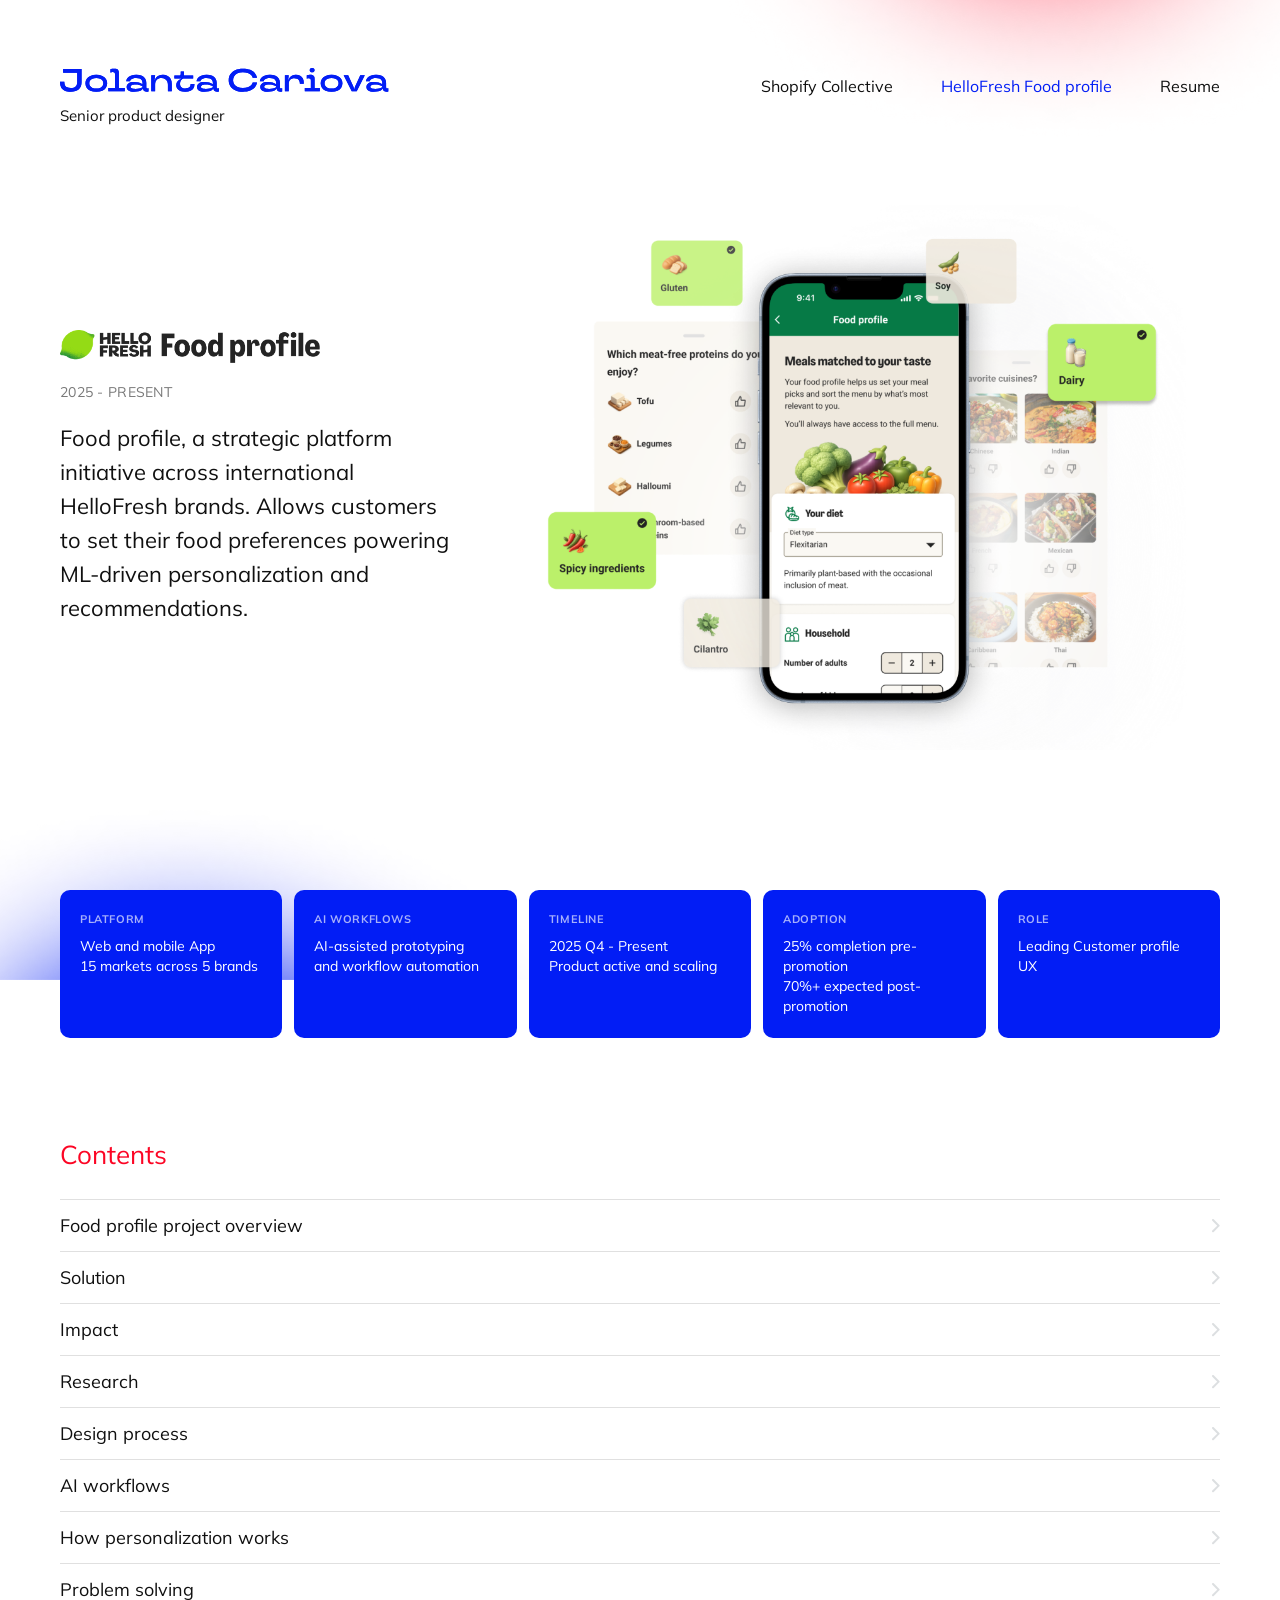
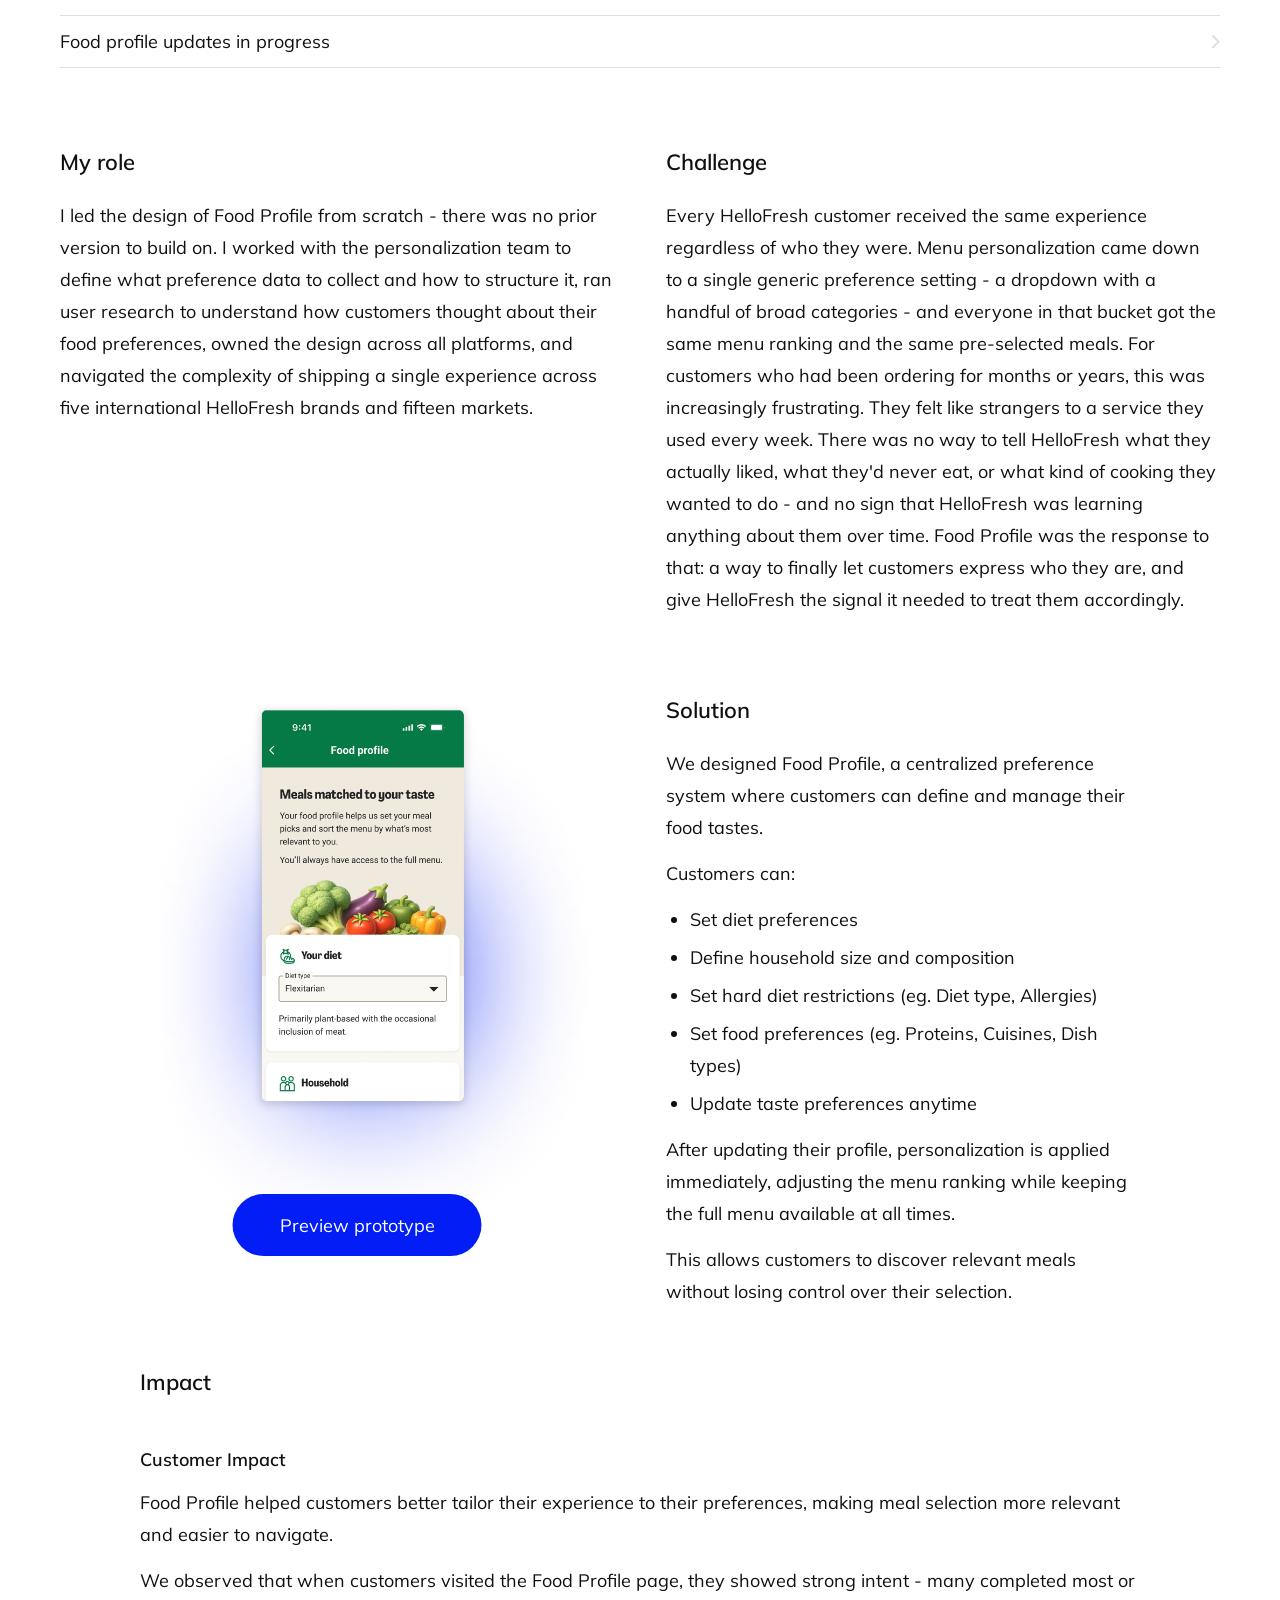
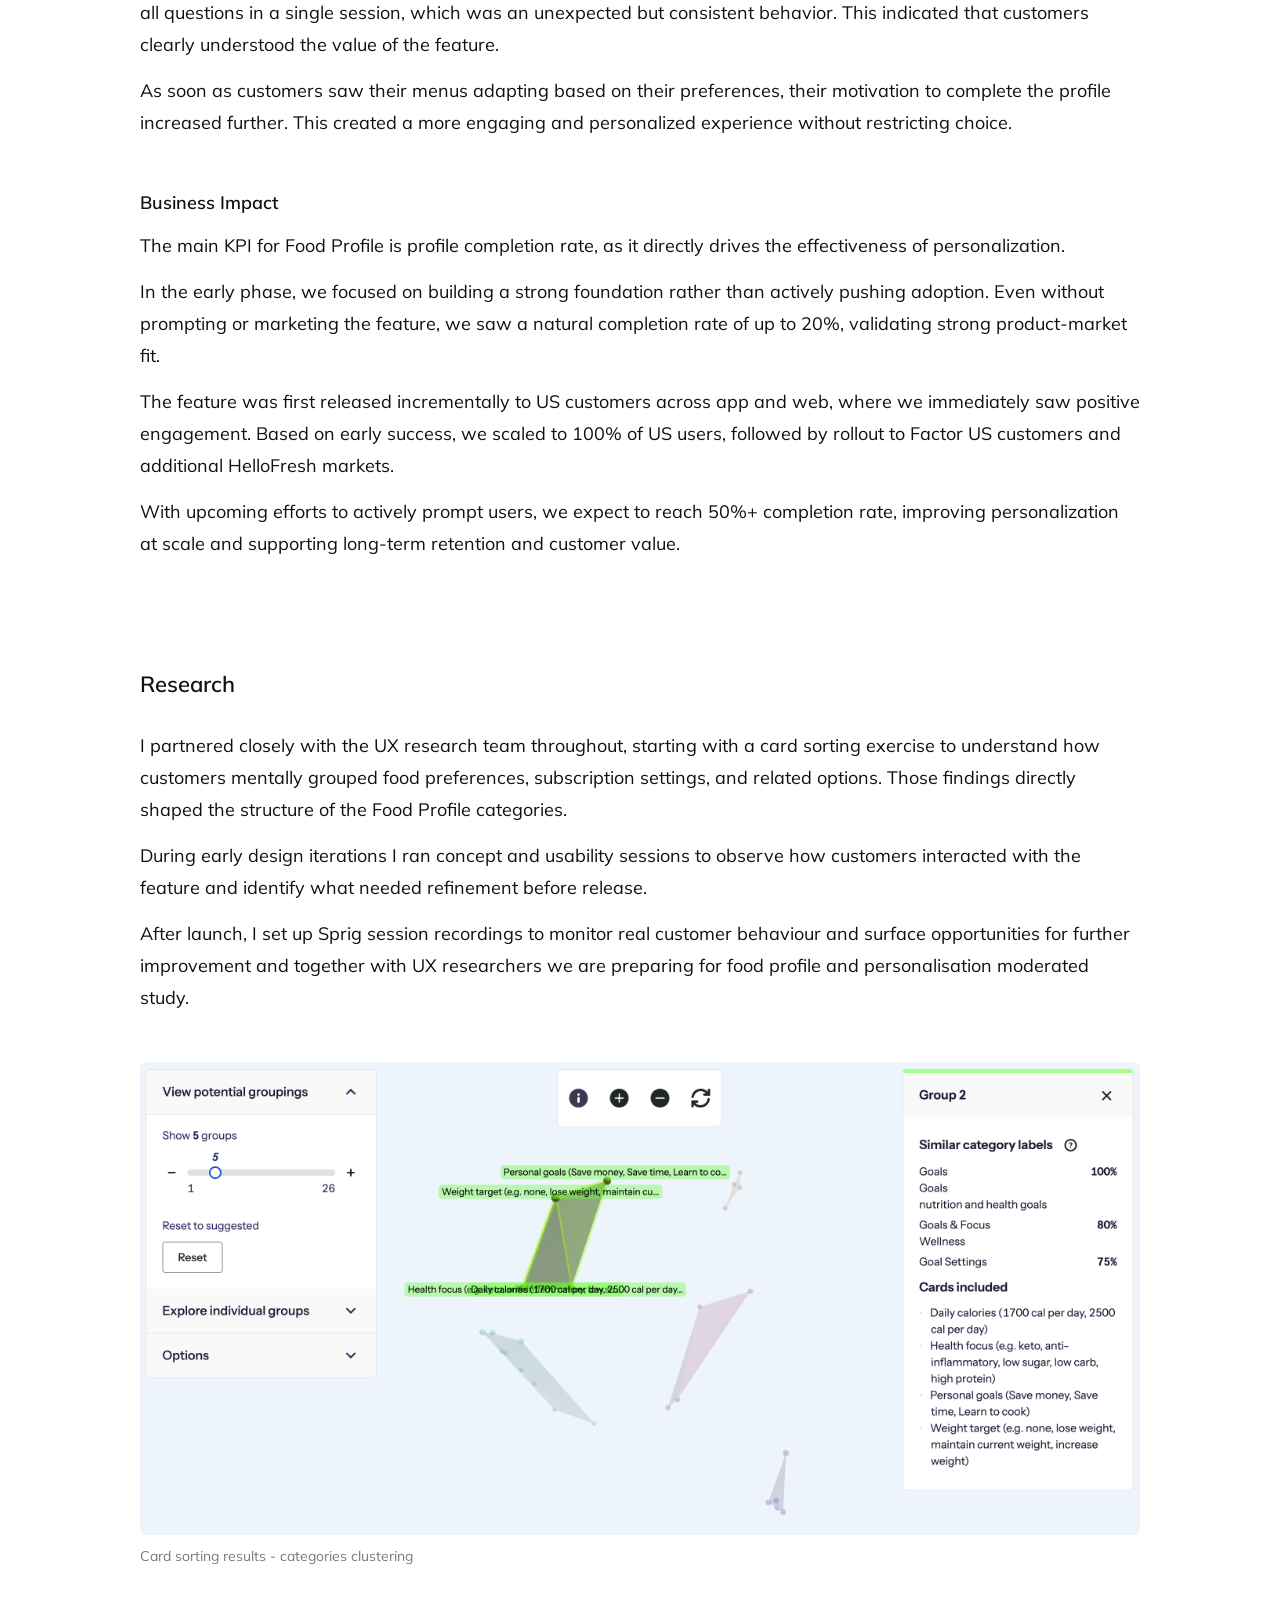
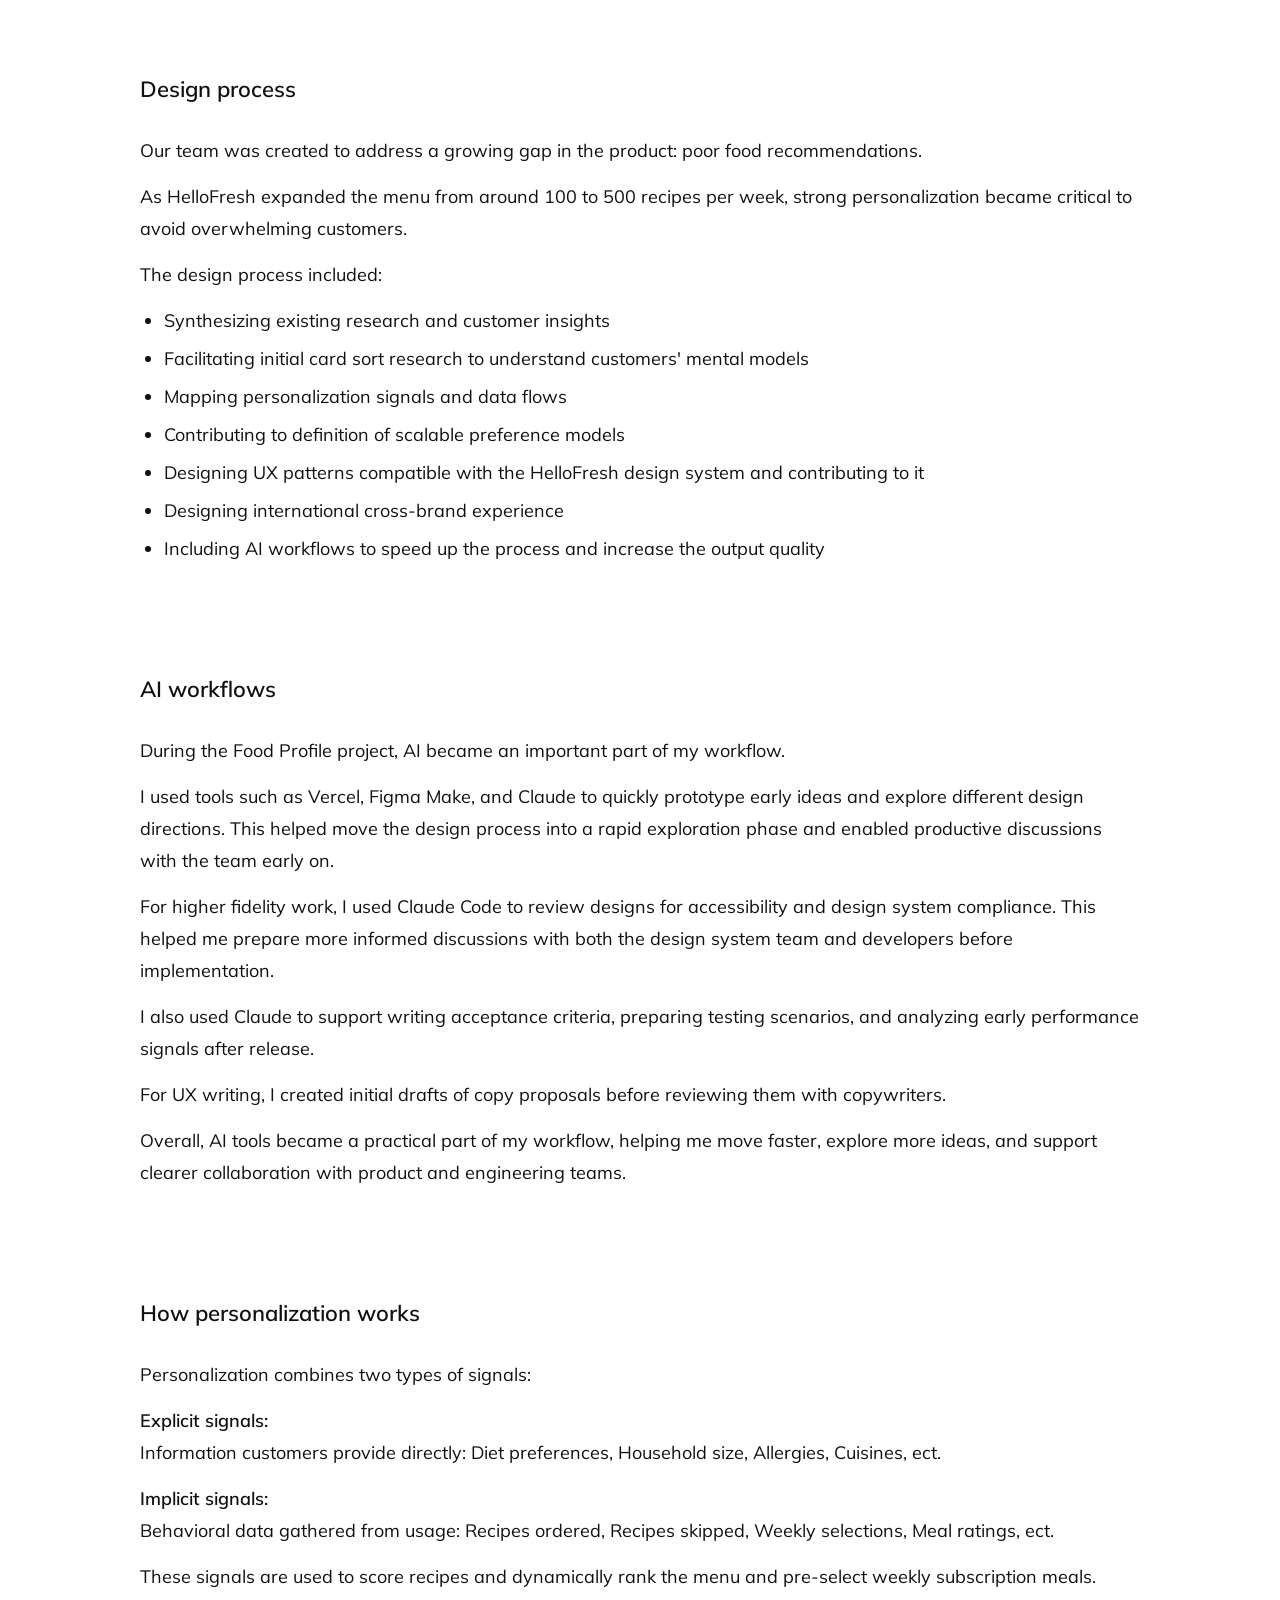
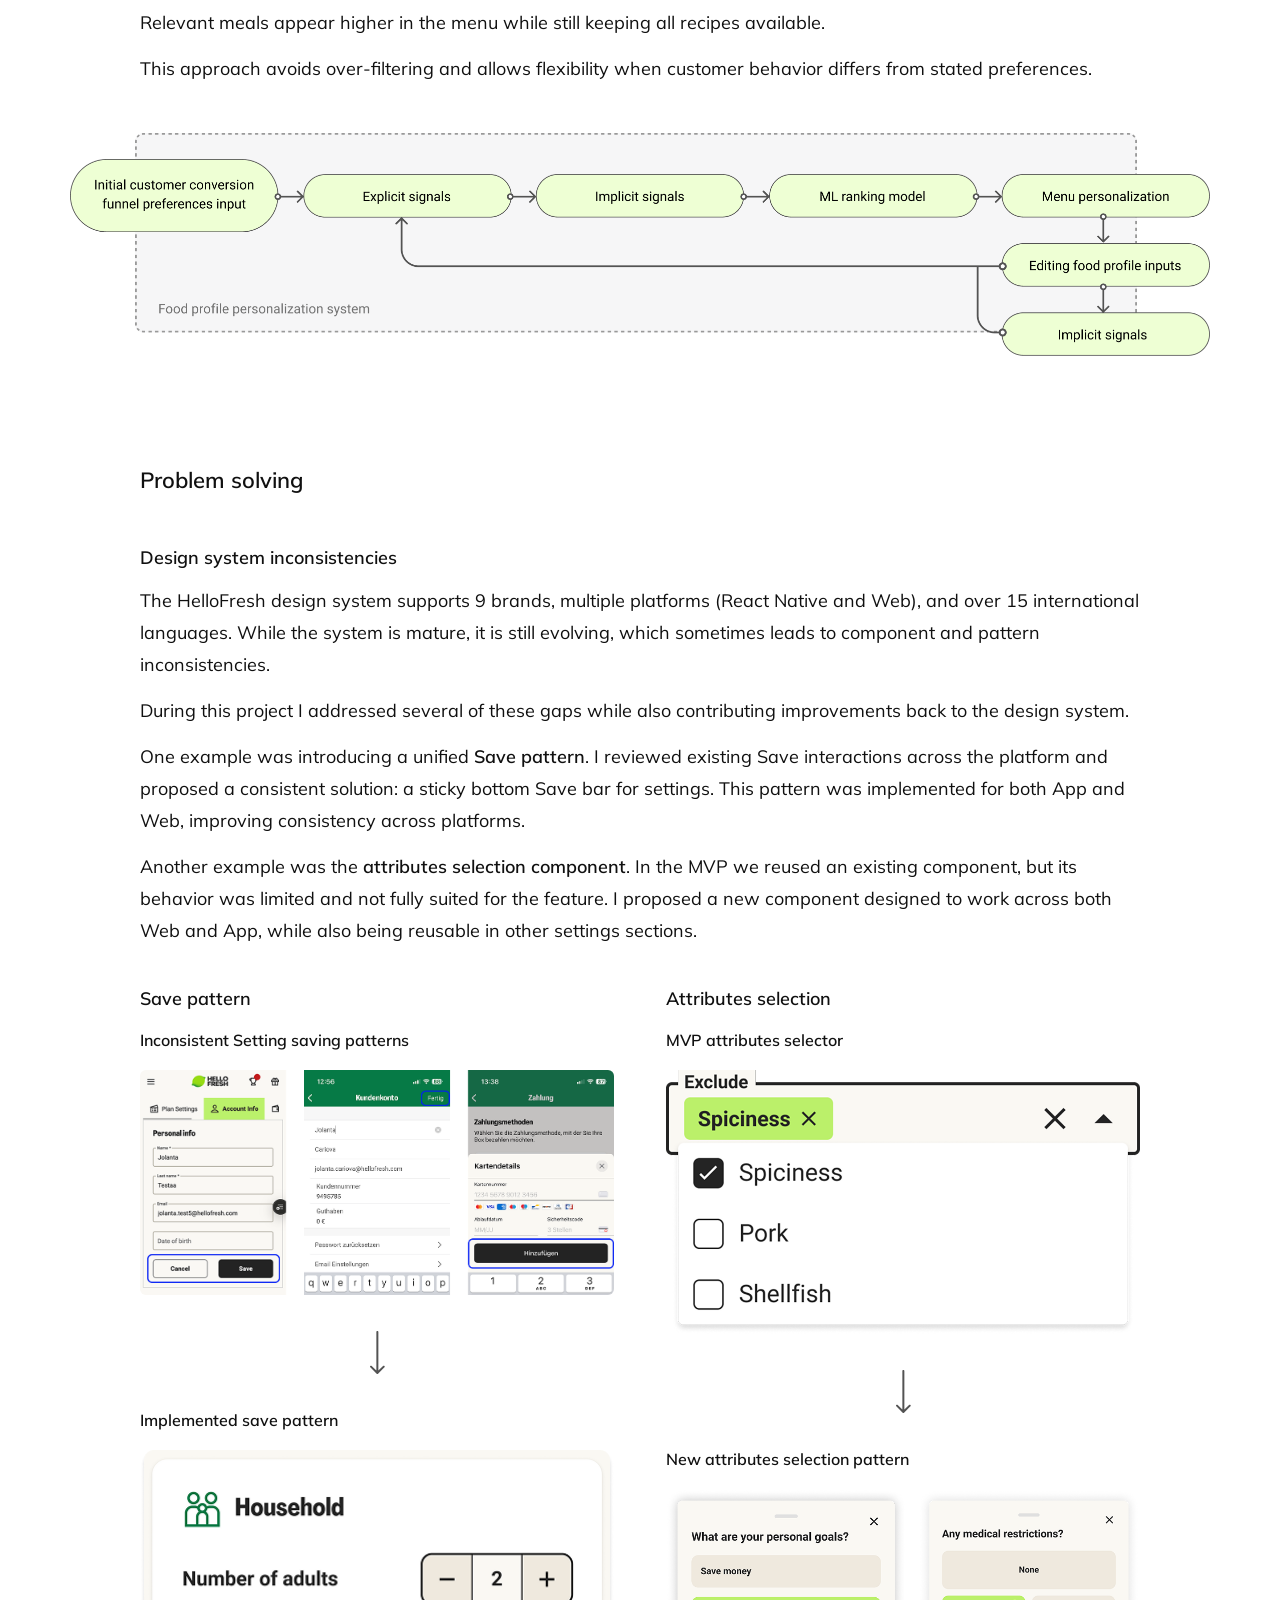
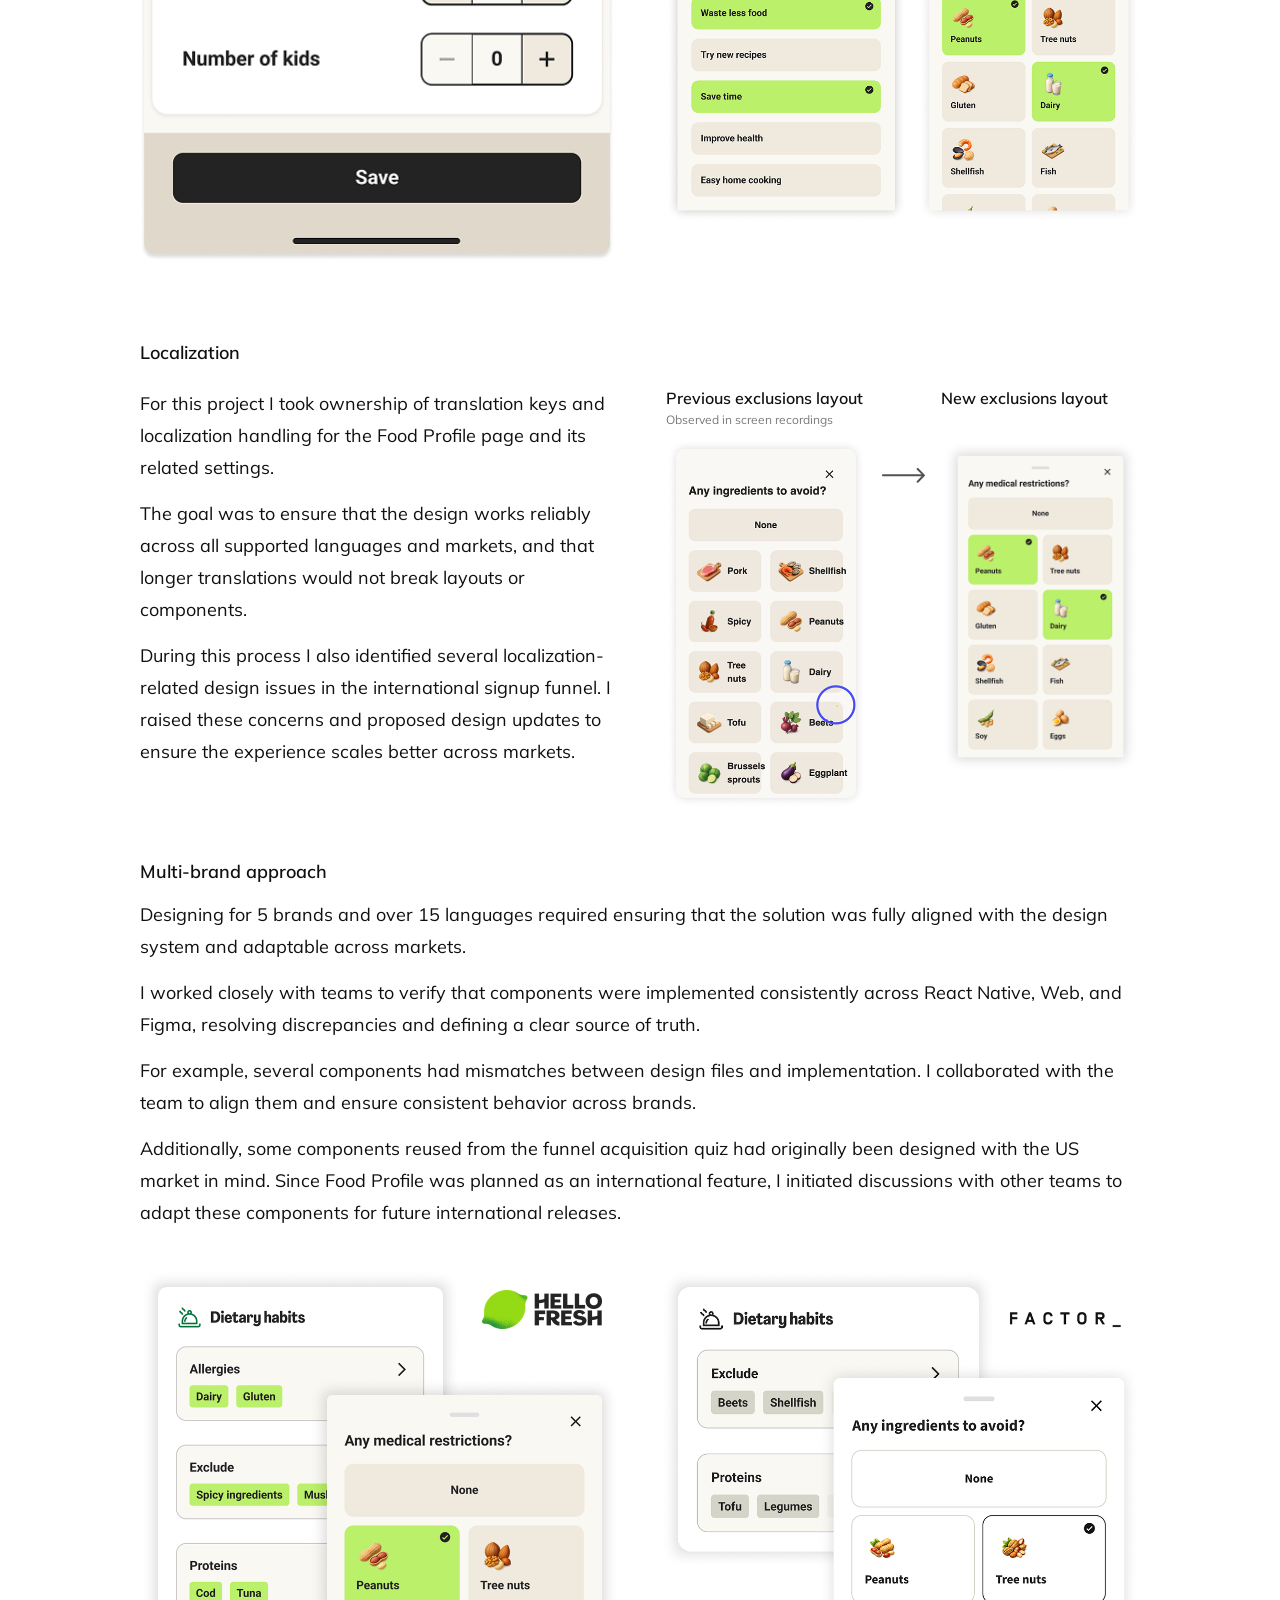
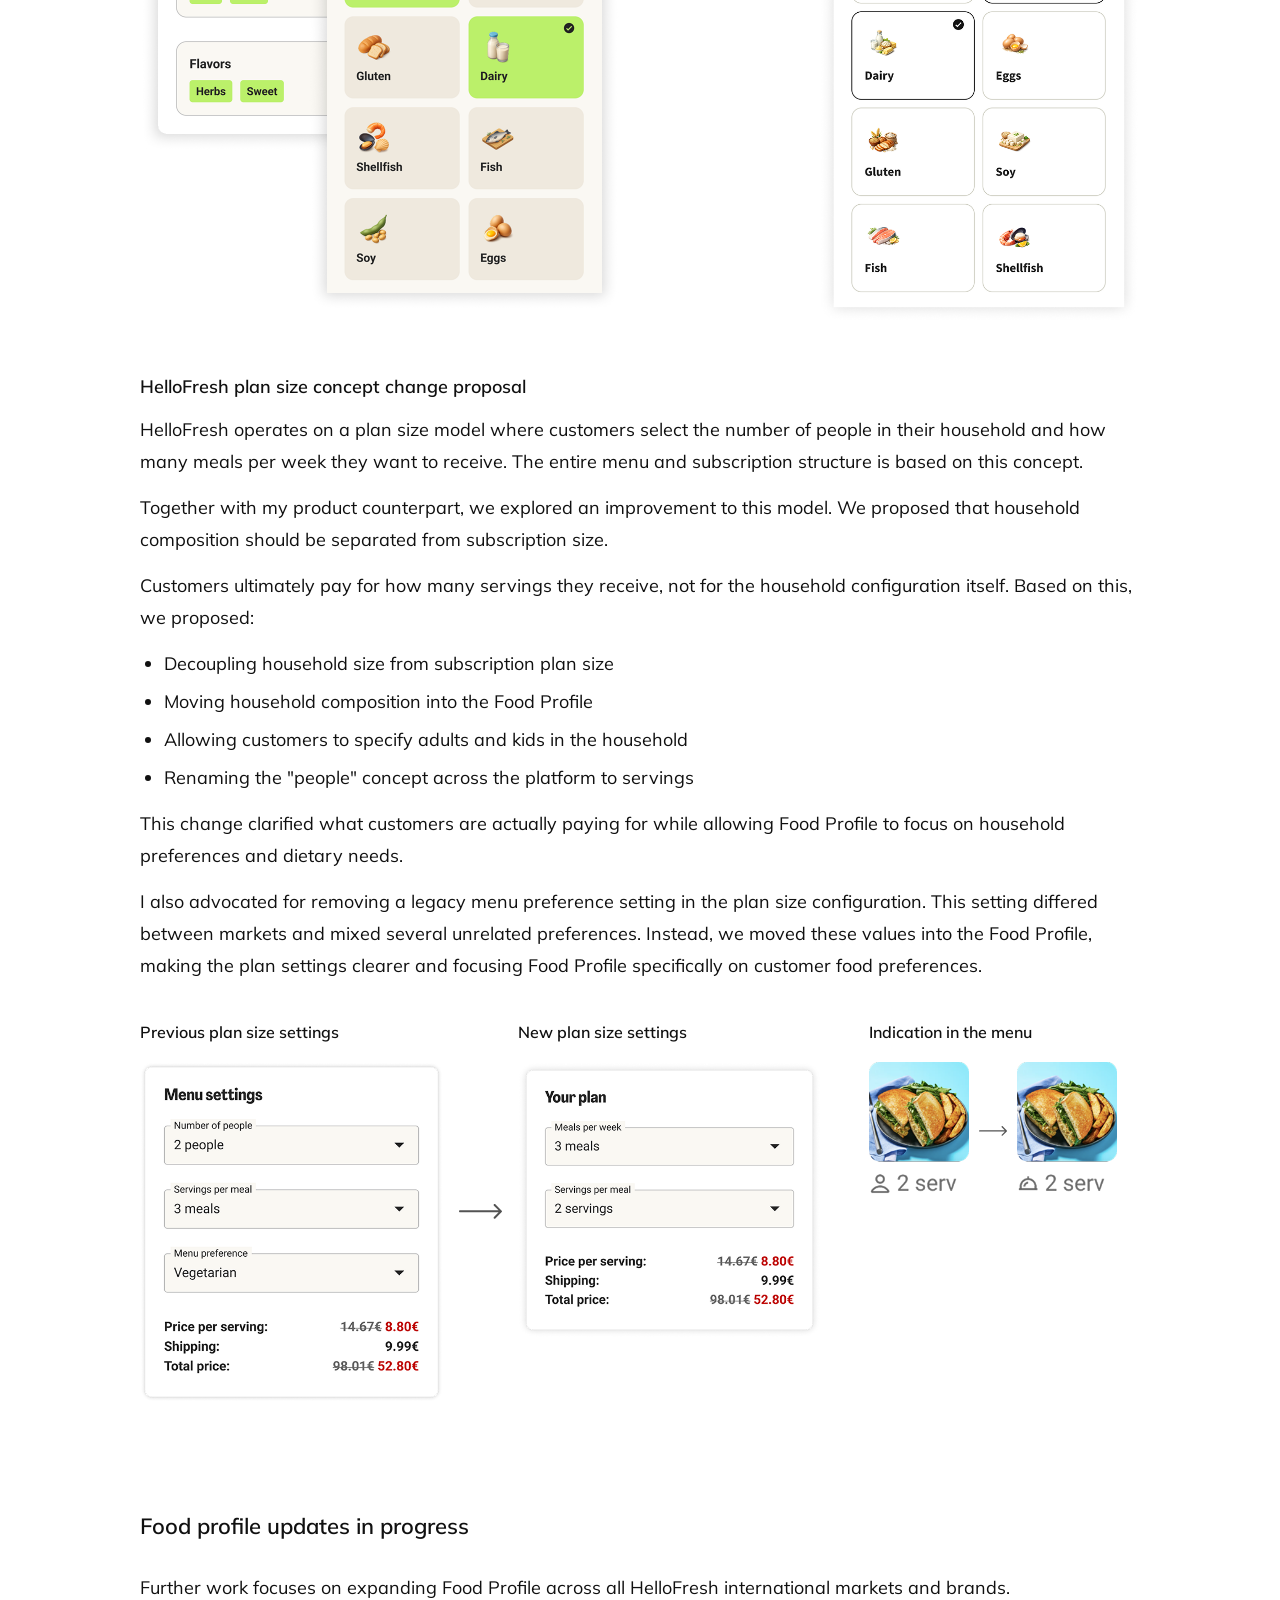
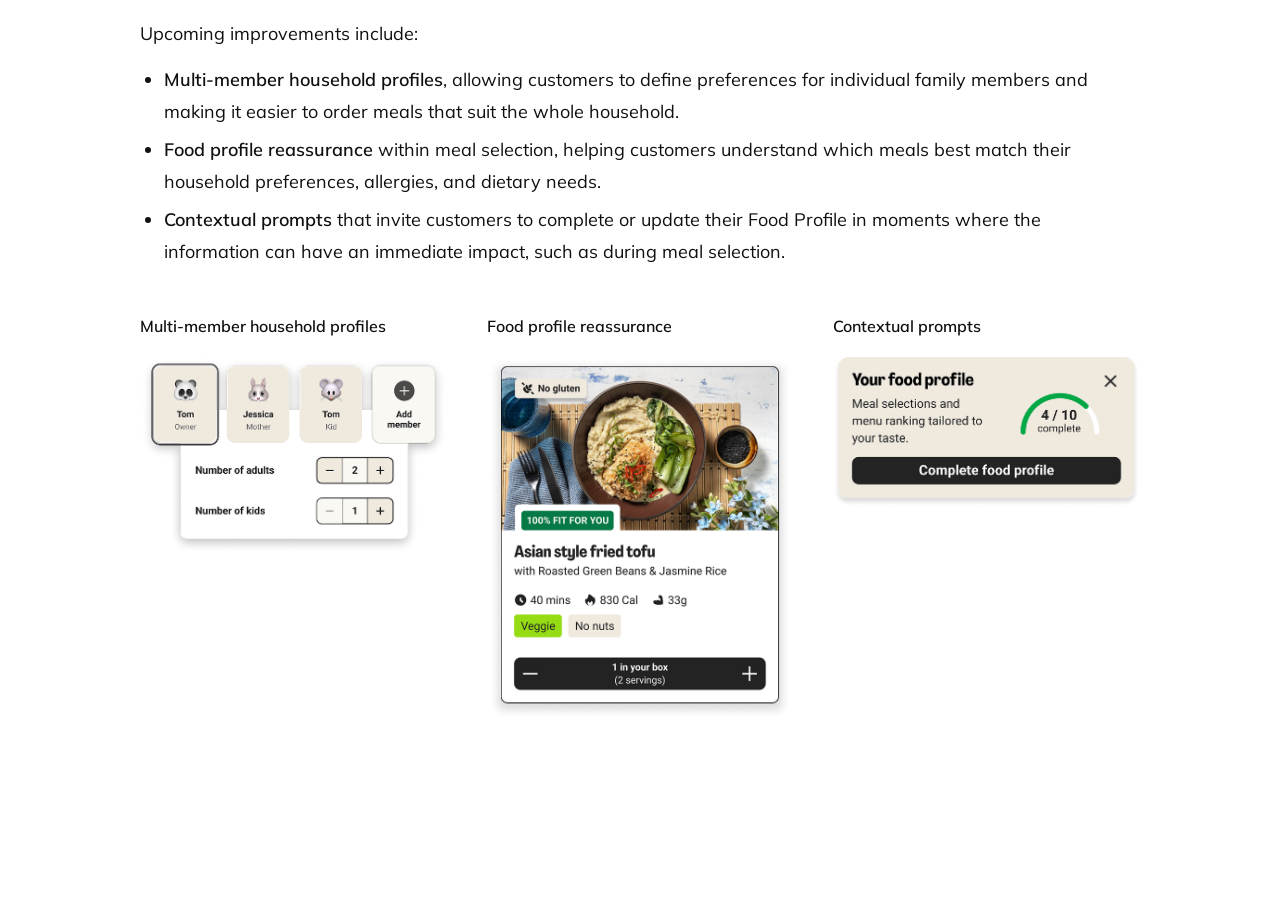
==== food-profile.html @ 0da8dfa2 "initial upload initial upload" ====
<!DOCTYPE html>
<html lang="en">
<head>
  <meta charset="UTF-8" />
  <meta name="viewport" content="width=device-width, initial-scale=1.0" />
  <title>HelloFresh Food Profile  -  Jolanta Cariova</title>
  <link rel="preconnect" href="https://fonts.googleapis.com" />
  <link rel="preconnect" href="https://fonts.gstatic.com" crossorigin />
  <link href="https://fonts.googleapis.com/css2?family=Mulish:wght@400;600;700&display=swap" rel="stylesheet" />
  <link rel="stylesheet" href="style.css" />
  <style>
    .nav-dropdown { position: relative; }
    .nav-dropdown-menu {
      display: none;
      position: absolute;
      top: 100%;
      left: 0;
      z-index: 200;
      padding-top: 8px;
    }
    .nav-dropdown:hover .nav-dropdown-menu { display: block; }
    .nav-dropdown-menu a {
      display: block;
      padding: 5px 0;
      font-size: 14px;
      font-weight: 600;
      color: var(--dark);
      text-decoration: none;
      white-space: nowrap;
    }
    .nav-dropdown-menu a:hover { color: var(--blue); }
  </style>
</head>
<body>

  <div class="blob blob-top" aria-hidden="true"><img src="red-gradient.png" alt="" /></div>
  <div class="blob blob-bottom" aria-hidden="true"><img src="blue-gradient.png" alt="" /></div>

  <div class="page">

    <!-- Nav -->
    <header class="header">
      <div class="header-identity">
        <a href="index.html" class="site-logo"><img src="jolanta-logo.svg" alt="Jolanta Cariova" /></a>
        <span class="site-role">Senior product designer</span>
      </div>
      <nav class="nav">
        <div class="nav-dropdown">
          <a href="shopify-collective.html" class="nav-link">Shopify Collective</a>
          <div class="nav-dropdown-menu">
            <a href="shopify-collective.html">Project overview</a>
            <a href="shopify-supplier.html">Supplier - Price list</a>
            <a href="shopify-retailer.html">Retailer - Products import</a>
          </div>
        </div>
        <a href="food-profile.html" class="nav-link" style="color: var(--blue);">HelloFresh Food profile</a>
        <a href="resume.html" class="nav-link">Resume</a>
      </nav>
    </header>

    <!-- Hero -->
    <div class="page-hero reveal">
      <div class="hero-meta">
        <div class="hero-logo">
          <img src="hf-logo.png" alt="HelloFresh" />
        </div>
        <p class="hero-period">2025 - Present</p>
        <p class="hero-intro">Food profile, a strategic platform initiative across international HelloFresh brands. Allows customers to set their food preferences powering ML-driven personalization and recommendations.</p>
      </div>
      <div class="hero-image">
        <img src="food-profile-visual.png" alt="HelloFresh Food profile interface" />
      </div>
    </div>

    <!-- Info cards -->
    <div class="info-cards">
      <div class="info-card reveal">
        <p class="info-card-label">Platform</p>
        <p class="info-card-value">Web and mobile App<br>15 markets across 5 brands</p>
      </div>
      <div class="info-card reveal">
        <p class="info-card-label">AI workflows</p>
        <p class="info-card-value">AI-assisted prototyping<br>and workflow automation</p>
      </div>
      <div class="info-card reveal">
        <p class="info-card-label">Timeline</p>
        <p class="info-card-value">2025 Q4 - Present<br>Product active and scaling</p>
      </div>
      <div class="info-card reveal">
        <p class="info-card-label">Adoption</p>
        <p class="info-card-value">25% completion pre-promotion<br>70%+ expected post-promotion</p>
      </div>
      <div class="info-card reveal">
        <p class="info-card-label">Role</p>
        <p class="info-card-value">Leading Customer profile UX</p>
      </div>
    </div>

    <!-- Contents -->
    <p class="section-label">Contents</p>
    <ul class="toc">
      <li>
        <a href="#overview" onclick="event.preventDefault(); document.querySelector('#overview').scrollIntoView({behavior:'smooth', block:'start'});">Food profile project overview</a>
        <img src="chevron.svg" alt="" class="toc-arrow" />
      </li>
      <li>
        <a href="#solution" onclick="event.preventDefault(); document.querySelector('#solution').scrollIntoView({behavior:'smooth', block:'start'});">Solution</a>
        <img src="chevron.svg" alt="" class="toc-arrow" />
      </li>
      <li>
        <a href="#impact" onclick="event.preventDefault(); document.querySelector('#impact').scrollIntoView({behavior:'smooth', block:'start'});">Impact</a>
        <img src="chevron.svg" alt="" class="toc-arrow" />
      </li>
      <li>
        <a href="#research" onclick="event.preventDefault(); document.querySelector('#research').scrollIntoView({behavior:'smooth', block:'start'});">Research</a>
        <img src="chevron.svg" alt="" class="toc-arrow" />
      </li>
      <li>
        <a href="#design-process" onclick="event.preventDefault(); document.querySelector('#design-process').scrollIntoView({behavior:'smooth', block:'start'});">Design process</a>
        <img src="chevron.svg" alt="" class="toc-arrow" />
      </li>
      <li>
        <a href="#ai-workflows" onclick="event.preventDefault(); document.querySelector('#ai-workflows').scrollIntoView({behavior:'smooth', block:'start'});">AI workflows</a>
        <img src="chevron.svg" alt="" class="toc-arrow" />
      </li>
      <li>
        <a href="#personalization" onclick="event.preventDefault(); document.querySelector('#personalization').scrollIntoView({behavior:'smooth', block:'start'});">How personalization works</a>
        <img src="chevron.svg" alt="" class="toc-arrow" />
      </li>
      <li>
        <a href="#problem-solving" onclick="event.preventDefault(); document.querySelector('#problem-solving').scrollIntoView({behavior:'smooth', block:'start'});">Problem solving</a>
        <img src="chevron.svg" alt="" class="toc-arrow" />
      </li>
      <li>
        <a href="#updates" onclick="event.preventDefault(); document.querySelector('#updates').scrollIntoView({behavior:'smooth', block:'start'});">Food profile updates in progress</a>
        <img src="chevron.svg" alt="" class="toc-arrow" />
      </li>
    </ul>

    <!-- Overview anchor -->
    <div id="overview" style="scroll-margin-top: 80px;"></div>

    <!-- My role + Challenge -->
    <div class="two-col reveal" style="margin-bottom: 80px;">
      <div>
        <p class="col-heading">My role</p>
        <div class="col-body">
          <p>I led the design of Food Profile from scratch - there was no prior version to build on. I worked with the personalization team to define what preference data to collect and how to structure it, ran user research to understand how customers thought about their food preferences, owned the design across all platforms, and navigated the complexity of shipping a single experience across five international HelloFresh brands and fifteen markets.</p>
        </div>
      </div>
      <div>
        <p class="col-heading">Challenge</p>
        <div class="col-body">
          <p>Every HelloFresh customer received the same experience regardless of who they were. Menu personalization came down to a single generic preference setting - a dropdown with a handful of broad categories - and everyone in that bucket got the same menu ranking and the same pre-selected meals. For customers who had been ordering for months or years, this was increasingly frustrating. They felt like strangers to a service they used every week. There was no way to tell HelloFresh what they actually liked, what they'd never eat, or what kind of cooking they wanted to do - and no sign that HelloFresh was learning anything about them over time. Food Profile was the response to that: a way to finally let customers express who they are, and give HelloFresh the signal it needed to treat them accordingly.</p>
        </div>
      </div>
    </div>

    <!-- Image + Solution -->
    <div id="solution" class="two-col reveal" style="margin-bottom: 60px; max-width: 1000px; margin-left: auto; margin-right: auto;">
      <div style="position: relative;">
        <img src="food-profile-img.png" alt="Food profile app screen" style="width: 100%; height: auto; display: block;" />
        <a href="https://www.figma.com/proto/LRXRjQVve5ARM3HFa32LFe/Food-profile?node-id=1-14262&t=7pBIm9r05GSUYvar-1&scaling=scale-down&content-scaling=fixed&page-id=0%3A1&starting-point-node-id=1%3A14262" class="case-link" target="_blank" rel="noopener" style="position: absolute; bottom: 52px; left: 50%; transform: translateX(calc(-50% - 20px)); white-space: nowrap;">Preview prototype</a>
      </div>
      <div>
        <p class="col-heading">Solution</p>
        <div class="col-body">
          <p>We designed Food Profile, a centralized preference system where customers can define and manage their food tastes.</p>
          <p>Customers can:</p>
          <ul>
            <li>Set diet preferences</li>
            <li>Define household size and composition</li>
            <li>Set hard diet restrictions (eg. Diet type, Allergies)</li>
            <li>Set food preferences (eg. Proteins, Cuisines, Dish types)</li>
            <li>Update taste preferences anytime</li>
          </ul>
          <p>After updating their profile, personalization is applied immediately, adjusting the menu ranking while keeping the full menu available at all times.</p>
          <p>This allows customers to discover relevant meals without losing control over their selection.</p>
        </div>
      </div>
    </div>

    <!-- Impact -->
    <div id="impact" class="content-section reveal">
      <p class="section-heading">Impact</p>

      <p class="section-subheading">Customer Impact</p>
      <div class="section-body">
        <p>Food Profile helped customers better tailor their experience to their preferences, making meal selection more relevant and easier to navigate.</p>
        <p>We observed that when customers visited the Food Profile page, they showed strong intent  -  many completed most or all questions in a single session, which was an unexpected but consistent behavior. This indicated that customers clearly understood the value of the feature.</p>
        <p>As soon as customers saw their menus adapting based on their preferences, their motivation to complete the profile increased further. This created a more engaging and personalized experience without restricting choice.</p>
      </div>

      <p class="section-subheading">Business Impact</p>
      <div class="section-body">
        <p>The main KPI for Food Profile is profile completion rate, as it directly drives the effectiveness of personalization.</p>
        <p>In the early phase, we focused on building a strong foundation rather than actively pushing adoption. Even without prompting or marketing the feature, we saw a natural completion rate of up to 20%, validating strong product-market fit.</p>
        <p>The feature was first released incrementally to US customers across app and web, where we immediately saw positive engagement. Based on early success, we scaled to 100% of US users, followed by rollout to Factor US customers and additional HelloFresh markets.</p>
        <p>With upcoming efforts to actively prompt users, we expect to reach 50%+ completion rate, improving personalization at scale and supporting long-term retention and customer value.</p>
      </div>
    </div>

    <!-- Research -->
    <div id="research" class="content-section reveal">
      <p class="section-heading">Research</p>
      <div class="section-body">
        <p>I partnered closely with the UX research team throughout, starting with a card sorting exercise to understand how customers mentally grouped food preferences, subscription settings, and related options. Those findings directly shaped the structure of the Food Profile categories.</p>
        <p>During early design iterations I ran concept and usability sessions to observe how customers interacted with the feature and identify what needed refinement before release.</p>
        <p>After launch, I set up Sprig session recordings to monitor real customer behaviour and surface opportunities for further improvement and together with UX researchers we are preparing for food profile and personalisation moderated study.</p>
      </div>
      <div style="margin-top: 48px;">
        <img src="card-sorting.png" alt="Card sorting results - categories clustering" style="width: 100%; height: auto; display: block; border-radius: 6px;" />
        <p style="font-size: 14px; color: var(--grey); margin-top: 12px;">Card sorting results - categories clustering</p>
      </div>
    </div>

    <!-- Design process -->
    <div id="design-process" class="content-section reveal">
      <p class="section-heading">Design process</p>
      <div class="section-body">
        <p>Our team was created to address a growing gap in the product: poor food recommendations.</p>
        <p>As HelloFresh expanded the menu from around 100 to 500 recipes per week, strong personalization became critical to avoid overwhelming customers.</p>
        <p>The design process included:</p>
        <ul>
          <li>Synthesizing existing research and customer insights</li>
          <li>Facilitating initial card sort research to understand customers' mental models</li>
          <li>Mapping personalization signals and data flows</li>
          <li>Contributing to definition of scalable preference models</li>
          <li>Designing UX patterns compatible with the HelloFresh design system and contributing to it</li>
          <li>Designing international cross-brand experience</li>
          <li>Including AI workflows to speed up the process and increase the output quality</li>
        </ul>
      </div>
    </div>

    <!-- AI workflows -->
    <div id="ai-workflows" class="content-section reveal">
      <p class="section-heading">AI workflows</p>
      <div class="section-body">
        <p>During the Food Profile project, AI became an important part of my workflow.</p>
        <p>I used tools such as Vercel, Figma Make, and Claude to quickly prototype early ideas and explore different design directions. This helped move the design process into a rapid exploration phase and enabled productive discussions with the team early on.</p>
        <p>For higher fidelity work, I used Claude Code to review designs for accessibility and design system compliance. This helped me prepare more informed discussions with both the design system team and developers before implementation.</p>
        <p>I also used Claude to support writing acceptance criteria, preparing testing scenarios, and analyzing early performance signals after release.</p>
        <p>For UX writing, I created initial drafts of copy proposals before reviewing them with copywriters.</p>
        <p>Overall, AI tools became a practical part of my workflow, helping me move faster, explore more ideas, and support clearer collaboration with product and engineering teams.</p>
      </div>
    </div>

    <!-- How personalization works -->
    <div id="personalization" class="content-section reveal">
      <p class="section-heading">How personalization works</p>
      <div class="section-body">
        <p>Personalization combines two types of signals:</p>
        <p><span style="font-weight: 600;">Explicit signals:</span><br>Information customers provide directly: Diet preferences, Household size, Allergies, Cuisines, ect.</p>
        <p><span style="font-weight: 600;">Implicit signals:</span><br>Behavioral data gathered from usage: Recipes ordered, Recipes skipped, Weekly selections, Meal ratings, ect.</p>
        <p>These signals are used to score recipes and dynamically rank the menu and pre-select weekly subscription meals.</p>
        <p>Relevant meals appear higher in the menu while still keeping all recipes available.</p>
        <p>This approach avoids over-filtering and allows flexibility when customer behavior differs from stated preferences.</p>
      </div>
      <div style="margin-top: 48px; overflow: visible;">
        <img src="food-profile-flow.png" alt="Food profile personalization system flow diagram" style="width: calc(100% + 140px); margin-left: -70px; height: auto; display: block;" />
      </div>
    </div>

    <!-- Problem solving -->
    <div id="problem-solving" class="content-section reveal">
      <p class="section-heading">Problem solving</p>

      <!-- Design system inconsistencies -->
      <p class="section-subheading">Design system inconsistencies</p>
      <div class="section-body">
        <p>The HelloFresh design system supports 9 brands, multiple platforms (React Native and Web), and over 15 international languages. While the system is mature, it is still evolving, which sometimes leads to component and pattern inconsistencies.</p>
        <p>During this project I addressed several of these gaps while also contributing improvements back to the design system.</p>
        <p>One example was introducing a unified <span style="font-weight: 600;">Save pattern</span>. I reviewed existing Save interactions across the platform and proposed a consistent solution: a sticky bottom Save bar for settings. This pattern was implemented for both App and Web, improving consistency across platforms.</p>
        <p>Another example was the <span style="font-weight: 600;">attributes selection component</span>. In the MVP we reused an existing component, but its behavior was limited and not fully suited for the feature. I proposed a new component designed to work across both Web and App, while also being reusable in other settings sections.</p>
      </div>
      <div style="display: grid; grid-template-columns: 1fr 1fr; gap: 52px; margin-top: 40px;">
        <!-- Save pattern column -->
        <div style="display: flex; flex-direction: column;">
          <p style="font-size: 18px; font-weight: 600; color: var(--dark); margin-bottom: 20px;">Save pattern</p>
          <p style="font-size: 16px; font-weight: 600; color: var(--dark); margin-bottom: 20px;">Inconsistent Setting saving patterns</p>
          <img src="save-patterns.png" alt="Inconsistent save patterns across the platform" style="width: 100%; height: auto; display: block; border-radius: 6px;" />
          <div style="display: flex; justify-content: center; margin: 36px 0;">
            <img src="arrow-down.svg" alt="" style="width: 15px; height: auto;" />
          </div>
          <p style="font-size: 16px; font-weight: 600; color: var(--dark); margin-bottom: 20px;">Implemented save pattern</p>
          <img src="implemented-save.png" alt="New sticky save bar" style="width: 100%; height: auto; display: block; border-radius: 6px;" />
        </div>
        <!-- Attributes selection column -->
        <div style="display: flex; flex-direction: column;">
          <p style="font-size: 18px; font-weight: 600; color: var(--dark); margin-bottom: 20px;">Attributes selection</p>
          <p style="font-size: 16px; font-weight: 600; color: var(--dark); margin-bottom: 20px;">MVP attributes selector</p>
          <img src="multi-select-dropdown.png" alt="MVP dropdown attributes selector" style="width: 100%; height: auto; display: block; border-radius: 6px;" />
          <div style="display: flex; justify-content: center; margin: 36px 0;">
            <img src="arrow-down.svg" alt="" style="width: 15px; height: auto;" />
          </div>
          <p style="font-size: 16px; font-weight: 600; color: var(--dark); margin-bottom: 20px;">New attributes selection pattern</p>
          <img src="multi-select-drawer.png" alt="New drawer-based attributes selection component" style="width: 100%; height: auto; display: block; border-radius: 6px;" />
        </div>
      </div>

      <!-- Localization -->
      <p class="section-subheading" style="margin-top: 80px;">Localization</p>
      <div style="display: grid; grid-template-columns: 1fr 1fr; gap: 52px; margin-top: 24px; align-items: start;">
        <div class="col-body">
          <p>For this project I took ownership of translation keys and localization handling for the Food Profile page and its related settings.</p>
          <p>The goal was to ensure that the design works reliably across all supported languages and markets, and that longer translations would not break layouts or components.</p>
          <p>During this process I also identified several localization-related design issues in the international signup funnel. I raised these concerns and proposed design updates to ensure the experience scales better across markets.</p>
        </div>
        <div style="display: flex; align-items: flex-start; gap: 16px;">
          <div style="flex: 1;">
            <p style="font-size: 16px; font-weight: 600; color: var(--dark); margin-bottom: 4px;">Previous exclusions layout</p>
            <p style="font-size: 12px; color: var(--grey); margin-bottom: 12px;">Observed in screen recordings</p>
            <img src="exclusions-1.png" alt="Previous exclusions layout" style="width: 100%; height: auto; display: block; border-radius: 6px;" />
          </div>
          <img src="arrow-right.svg" alt="" style="flex-shrink: 0; width: 43px; height: auto; margin-top: 80px;" />
          <div style="flex: 1;">
            <p style="font-size: 16px; font-weight: 600; color: var(--dark); margin-bottom: 4px;">New exclusions layout</p>
            <p style="font-size: 12px; color: var(--grey); margin-bottom: 12px;">&nbsp;</p>
            <img src="exclusions-2.png" alt="New exclusions layout" style="width: 100%; height: auto; display: block; border-radius: 6px;" />
          </div>
        </div>
      </div>

      <!-- Multi-brand approach -->
      <p class="section-subheading">Multi-brand approach</p>
      <div class="section-body">
        <p>Designing for 5 brands and over 15 languages required ensuring that the solution was fully aligned with the design system and adaptable across markets.</p>
        <p>I worked closely with teams to verify that components were implemented consistently across React Native, Web, and Figma, resolving discrepancies and defining a clear source of truth.</p>
        <p>For example, several components had mismatches between design files and implementation. I collaborated with the team to align them and ensure consistent behavior across brands.</p>
        <p>Additionally, some components reused from the funnel acquisition quiz had originally been designed with the US market in mind. Since Food Profile was planned as an international feature, I initiated discussions with other teams to adapt these components for future international releases.</p>
      </div>
      <div style="display: grid; grid-template-columns: 1fr 1fr; gap: 40px; margin-top: 40px;">
        <img src="hg-food.png" alt="HelloFresh food profile dietary habits" style="width: 100%; height: auto; display: block; border-radius: 6px;" />
        <img src="factor-food.png" alt="Factor food profile dietary habits" style="width: 100%; height: auto; display: block; border-radius: 6px;" />
      </div>

      <!-- Plan size -->
      <p class="section-subheading">HelloFresh plan size concept change proposal</p>
      <div class="section-body">
        <p>HelloFresh operates on a plan size model where customers select the number of people in their household and how many meals per week they want to receive. The entire menu and subscription structure is based on this concept.</p>
        <p>Together with my product counterpart, we explored an improvement to this model. We proposed that household composition should be separated from subscription size.</p>
        <p>Customers ultimately pay for how many servings they receive, not for the household configuration itself. Based on this, we proposed:</p>
        <ul>
          <li>Decoupling household size from subscription plan size</li>
          <li>Moving household composition into the Food Profile</li>
          <li>Allowing customers to specify adults and kids in the household</li>
          <li>Renaming the "people" concept across the platform to servings</li>
        </ul>
        <p>This change clarified what customers are actually paying for while allowing Food Profile to focus on household preferences and dietary needs.</p>
        <p>I also advocated for removing a legacy menu preference setting in the plan size configuration. This setting differed between markets and mixed several unrelated preferences. Instead, we moved these values into the Food Profile, making the plan settings clearer and focusing Food Profile specifically on customer food preferences.</p>
      </div>
      <div style="display: grid; grid-template-columns: 1fr auto 1fr 1fr; column-gap: 16px; row-gap: 24px; align-items: center; margin-top: 40px;">
        <div style="align-self: start;">
          <p style="font-size: 16px; font-weight: 600; color: var(--dark); margin-bottom: 20px;">Previous plan size settings</p>
          <img src="menu-settings-1.png" alt="Previous plan size settings" style="width: 100%; height: auto; display: block; border-radius: 6px;" />
        </div>
        <div>
          <img src="arrow-right.svg" alt="" style="width: 43px; height: auto; display: block;" />
        </div>
        <div style="align-self: start;">
          <p style="font-size: 16px; font-weight: 600; color: var(--dark); margin-bottom: 20px;">New plan size settings</p>
          <img src="menu-settings-2.png" alt="New plan size settings" style="width: 100%; height: auto; display: block; border-radius: 6px;" />
        </div>
        <div style="align-self: start; margin-left: 32px;">
          <p style="font-size: 16px; font-weight: 600; color: var(--dark); margin-bottom: 20px;">Indication in the menu</p>
          <div style="display: flex; align-items: center; gap: 10px;">
            <img src="serv-1.png" alt="Previous servings label" style="width: 100px; height: auto; display: block; border-radius: 6px; flex-shrink: 0;" />
            <img src="arrow-right.svg" alt="" style="width: 28px; flex-shrink: 0;" />
            <img src="serv-2.png" alt="New servings label" style="width: 100px; height: auto; display: block; border-radius: 6px; flex-shrink: 0;" />
          </div>
        </div>
      </div>
    </div>

    <!-- Updates in progress -->
    <div id="updates" class="content-section reveal" style="margin-bottom: 100px;">
      <p class="section-heading">Food profile updates in progress</p>
      <div class="section-body">
        <p>Further work focuses on expanding Food Profile across all HelloFresh international markets and brands.</p>
        <p>Upcoming improvements include:</p>
        <ul>
          <li><span style="font-weight: 600;">Multi-member household profiles</span>, allowing customers to define preferences for individual family members and making it easier to order meals that suit the whole household.</li>
          <li><span style="font-weight: 600;">Food profile reassurance</span> within meal selection, helping customers understand which meals best match their household preferences, allergies, and dietary needs.</li>
          <li><span style="font-weight: 600;">Contextual prompts</span> that invite customers to complete or update their Food Profile in moments where the information can have an immediate impact, such as during meal selection.</li>
        </ul>
      </div>
      <div style="display: grid; grid-template-columns: 1fr 1fr 1fr; gap: 40px; margin-top: 48px;">
        <div>
          <p style="font-size: 16px; font-weight: 600; color: var(--dark); margin-bottom: 20px;">Multi-member household profiles</p>
          <img src="household.png" alt="Multi-member household profiles" style="width: 100%; height: auto; display: block; border-radius: 6px;" />
        </div>
        <div>
          <p style="font-size: 16px; font-weight: 600; color: var(--dark); margin-bottom: 20px;">Food profile reassurance</p>
          <img src="tags.png" alt="Food profile reassurance on recipe card" style="width: 100%; height: auto; display: block; border-radius: 6px;" />
        </div>
        <div>
          <p style="font-size: 16px; font-weight: 600; color: var(--dark); margin-bottom: 20px;">Contextual prompts</p>
          <img src="banner.png" alt="Contextual prompts" style="width: 100%; height: auto; display: block; border-radius: 6px;" />
        </div>
      </div>
    </div>

    <div style="padding-bottom: 80px;"></div>

  </div>
  <script src="cursor.js"></script>
  <script src="scroll.js"></script>
</body>
</html>
---- style.css ----
*, *::before, *::after {
  box-sizing: border-box;
  margin: 0;
  padding: 0;
}

:root {
  --blue: #021df5;
  --dark: #101010;
  --grey: #797979;
  --white: #ffffff;
  --font: 'Mulish', sans-serif;
  --page-pad: 60px;
}

html {
  height: 100%;
  scroll-behavior: smooth;
}

body {
  height: 100%;
  font-family: var(--font);
  font-weight: 400;
  background: var(--white);
  color: var(--dark);
  overflow-x: hidden;
}

/* ── Cursor glow ── */
.cursor-glow {
  position: fixed;
  top: 0;
  left: 0;
  width: 480px;
  height: 480px;
  border-radius: 50%;
  background: radial-gradient(circle, rgba(2, 29, 245, 0.18) 0%, rgba(2, 29, 245, 0.07) 45%, transparent 70%);
  pointer-events: none;
  z-index: 9999;
  will-change: transform, filter;
  opacity: 0;
  transition: opacity 0.5s ease;
}

/* ── Background blobs ── */
.blob {
  position: fixed;
  pointer-events: none;
  z-index: 0;
}

.blob-top {
  width: 720px;
  top: -100px;
  right: -100px;
  animation: blob-top-drift 6s ease-in-out infinite;
}

.blob-bottom {
  width: 700px;
  bottom: -80px;
  left: -100px;
}

@keyframes blob-top-drift {
  0%, 100% { transform: scale(1)     translate(0px, 0px);    filter: brightness(1.3);  }
  30%       { transform: scale(1.10) translate(-18px, 10px); filter: brightness(1.6);  }
  65%       { transform: scale(0.94) translate(10px, -14px); filter: brightness(1.15); }
}

.blob img {
  width: 100%;
  height: auto;
  display: block;
}

/* ── Page layout ── */
.page {
  position: relative;
  z-index: 1;
  max-width: 1420px;
  margin: 0 auto;
  padding: 0 var(--page-pad);
}

/* Content sections — hero-width (1280px) */
.page-hero,
.info-cards,
.toc,
.two-col {
  max-width: 1280px;
  margin-left: auto;
  margin-right: auto;
}

/* Narrow content sections — 1000px centered */
.two-col-wide,
.content-section,
.case-study-cards,
.case-studies-label {
  max-width: 1000px;
  margin-left: auto;
  margin-right: auto;
}

/* Showcase image — 1000px centered, no decoration */
.showcase-image {
  max-width: 1000px;
  margin-left: auto;
  margin-right: auto;
  margin-bottom: 80px;
}

/* Scroll target offset */
#overview,
.content-section,
.two-col,
.two-col-wide {
  scroll-margin-top: 80px;
}

/* ── Header ── */
.header {
  display: flex;
  align-items: flex-start;
  justify-content: space-between;
  padding-top: 68px;
  padding-bottom: 80px;
}

.header-identity {
  display: flex;
  flex-direction: column;
  gap: 4px;
}

.site-logo {
  display: inline-block;
  text-decoration: none;
}

.site-logo img {
  width: 329px;
  height: auto;
  display: block;
  filter: hue-rotate(0deg);
  transition: filter 0.35s ease;
}

.site-logo:hover img {
  filter: hue-rotate(119deg);
}

.site-role {
  font-size: 15px;
  color: var(--dark);
  margin-top: 10px;
}

.nav {
  display: flex;
  align-items: center;
  gap: 48px;
  padding-top: 8px;
}

.nav-link {
  font-size: 16px;
  color: var(--dark);
  text-decoration: none;
  white-space: nowrap;
  transition: color 0.35s ease;
}

.nav-link:hover {
  color: var(--blue);
}

/* ── Case studies grid ── */
.case-studies {
  display: grid;
  grid-template-columns: 1fr 1fr;
  grid-template-rows: auto auto auto auto auto;
  gap: 0 52px;
  padding-bottom: 100px;
}

/* ── Individual case ── */
.case {
  display: grid;
  grid-template-rows: subgrid;
  grid-row: span 5;
  align-content: start;
}

.case-image-link {
  display: block;
  text-decoration: none;
}

.case-image {
  position: relative;
  width: 100%;
  aspect-ratio: 565 / 433;
  overflow: hidden;
  background: rgba(255, 255, 255, 0.6);
}

.case-image img {
  width: 100%;
  height: 100%;
  object-fit: cover;
  display: block;
  transition: transform 0.4s ease;
}

.case-image-link:hover .case-image img {
  transform: scale(1.04);
}

.case-logo {
  margin-top: 32px;
  display: flex;
  align-items: center;
}

.case-logo img {
  width: 280px;
  height: auto;
  display: block;
}

.case-period {
  margin-top: 16px;
  font-size: 14px;
  color: var(--grey);
  text-transform: uppercase;
  letter-spacing: 0.28px;
}

.case-description {
  margin-top: 12px;
  font-size: 20px;
  line-height: 32px;
  color: var(--dark);
}

.case-link {
  margin-top: 28px;
  display: inline-flex;
  align-items: center;
  justify-content: center;
  width: 249px;
  height: 62px;
  color: #fff;
  font-size: 18px;
  font-weight: 400;
  border-radius: 100px;
  text-decoration: none;
  position: relative;
  overflow: visible;
  isolation: isolate;
}

/* Solid pill — default state */
.case-link::after {
  content: '';
  position: absolute;
  inset: 0;
  background: var(--blue);
  border-radius: 100px;
  z-index: -1;
  transition: opacity 0.4s ease;
}

/* Glowing blob — hover state */
.case-link::before {
  content: '';
  position: absolute;
  inset: -20px -30px;
  background: radial-gradient(ellipse at 40% 50%,
    rgba(59, 84, 255, 0.7) 0%,
    rgba(2, 29, 245, 0.45) 40%,
    rgba(0, 56, 255, 0.15) 65%,
    transparent 80%
  );
  filter: blur(14px);
  opacity: 0;
  z-index: -2;
  transition: opacity 0.4s ease;
  border-radius: 50%;
}

.case-link:hover::after {
  opacity: 0;
}

.case-link:hover::before {
  opacity: 1;
}

/* ── Case study page ── */
.page-hero {
  display: grid;
  grid-template-columns: 1fr 1.8fr;
  gap: 0 52px;
  padding-bottom: 80px;
  align-items: center;
}

.hero-meta {
  display: flex;
  flex-direction: column;
  justify-content: flex-start;
}

.hero-logo {
  margin-bottom: 16px;
}

.hero-logo img {
  width: 260px;
  height: auto;
}

.hero-period {
  font-size: 14px;
  color: var(--grey);
  text-transform: uppercase;
  letter-spacing: 0.28px;
  margin-bottom: 20px;
}

.hero-intro {
  font-size: 22px;
  line-height: 34px;
  color: var(--dark);
  max-width: 500px;
}

.hero-link {
  display: inline-flex;
  align-items: center;
  gap: 6px;
  margin-top: 16px;
  font-size: 18px;
  color: var(--blue);
  text-decoration: none;
}

.hero-link:hover {
  text-decoration: underline;
}

.hero-image {
  width: 100%;
}

.hero-image img {
  width: 100%;
  height: auto;
  display: block;
}

/* ── Info cards ── */
.info-cards {
  display: flex;
  gap: 12px;
  margin-top: 60px;
  margin-bottom: 100px;
}

.info-card {
  flex: 1;
  background: var(--blue);
  border-radius: 10px;
  padding: 22px 20px;
  color: #fff;
}

.info-card-label {
  font-size: 11px;
  font-weight: 700;
  text-transform: uppercase;
  letter-spacing: 0.6px;
  opacity: 0.65;
  margin-bottom: 10px;
}

.info-card-value {
  font-size: 14px;
  line-height: 20px;
  font-weight: 400;
}

/* ── Hero link ── */
.hero-link {
  display: inline-flex;
  align-items: center;
  gap: 8px;
}

.hero-link img {
  width: 16px;
  height: 16px;
  flex-shrink: 0;
}

/* ── Table of contents ── */
.section-label {
  font-size: 26px;
  font-weight: 400;
  color: #fc0524;
  margin-bottom: 28px;
}

.toc {
  list-style: none;
  border-top: 1px solid #e0e0e0;
  margin-bottom: 80px;
}

.toc li {
  border-bottom: 1px solid #e0e0e0;
  display: flex;
  justify-content: space-between;
  align-items: center;
  padding: 14px 0;
  font-size: 18px;
  color: var(--dark);
}

.toc li a {
  color: var(--dark);
  text-decoration: none;
  flex: 1;
  transition: color 0.35s ease;
}

.toc li a:hover {
  color: var(--blue);
}

.toc li:hover .toc-arrow {
  filter: invert(13%) sepia(96%) saturate(6952%) hue-rotate(233deg) brightness(95%) contrast(108%);
  opacity: 1;
}

.toc-arrow {
  width: 8px;
  height: auto;
  flex-shrink: 0;
  opacity: 0.5;
  transition: filter 0.2s ease, opacity 0.2s ease;
}

/* ── Two-column content ── */
.two-col {
  display: grid;
  grid-template-columns: 1fr 1fr;
  gap: 0 52px;
  margin-bottom: 80px;
}

.two-col-wide {
  display: grid;
  grid-template-columns: 1fr 1fr;
  gap: 0 52px;
  margin-bottom: 80px;
}

.col-heading {
  font-size: 22px;
  font-weight: 600;
  color: var(--dark);
  margin-bottom: 24px;
}

.col-body {
  font-size: 18px;
  line-height: 32px;
  color: var(--dark);
}

.col-body p + p {
  margin-top: 14px;
}

.col-body ul {
  padding-left: 24px;
  margin: 14px 0;
}

.col-body li {
  margin-bottom: 6px;
  line-height: 32px;
}

/* ── Full-width content section ── */
.content-section {
  margin-bottom: 110px;
}

.section-heading {
  font-size: 22px;
  font-weight: 600;
  color: var(--dark);
  margin-bottom: 32px;
}

.section-subheading {
  font-size: 18px;
  font-weight: 600;
  color: var(--dark);
  margin-bottom: 16px;
  margin-top: 52px;
}

.section-body {
  font-size: 18px;
  line-height: 32px;
  color: var(--dark);
  max-width: 1000px;
}

.section-body p + p {
  margin-top: 14px;
}

.section-body ul, .section-body ol {
  padding-left: 24px;
  margin: 14px 0;
}

.section-body li {
  margin-bottom: 6px;
  line-height: 32px;
}

/* ── Screenshots ── */
.screenshots {
  display: grid;
  grid-template-columns: 1fr 1fr;
  gap: 40px 52px;
  margin-bottom: 80px;
  padding: 0 80px;
}

.screenshot-wrap {
  display: flex;
  flex-direction: column;
  gap: 12px;
}

.screenshot-wrap img {
  width: 100%;
  border-radius: 6px;
  box-shadow: 0 0 30px rgba(0,0,0,0.15);
  display: block;
}

.screenshot-caption {
  font-size: 12px;
  color: var(--grey);
  line-height: 16px;
}

/* ── Showcase image ── */
.showcase-image {
  margin-bottom: 80px;
}

.showcase-image img {
  width: 100%;
  height: auto;
  display: block;
}

/* ── CTA button ── */
.btn-primary {
  display: inline-block;
  background: var(--blue);
  color: #fff;
  font-size: 20px;
  font-weight: 600;
  padding: 18px 40px;
  border-radius: 100px;
  text-decoration: none;
  margin-top: 24px;
}

.btn-primary:hover {
  opacity: 0.9;
}

/* ── Case study cards at bottom ── */
.case-study-cards {
  display: grid;
  grid-template-columns: 1fr 1fr;
  gap: 40px 52px;
  margin-bottom: 100px;
}

.case-card-link {
  display: block;
  text-decoration: none;
  color: var(--dark);
}

.case-card-link:hover .case-card-title {
  color: var(--blue);
}

.case-card-image {
  width: 100%;
  margin-bottom: 28px;
  transition: transform 0.4s ease;
  transform-origin: center top;
}

.case-card-image img {
  width: 100%;
  height: auto;
  display: block;
}

.case-card-link:hover .case-card-image {
  transform: scale(1.04);
}

.case-card-title {
  font-size: 22px;
  font-weight: 600;
  color: var(--blue);
  line-height: 30px;
}

.case-card-desc {
  font-size: 16px;
  line-height: 26px;
  color: var(--dark);
  margin-top: 12px;
}

/* ── Divider ── */
.divider {
  border: none;
  border-top: 1px solid #e0e0e0;
  margin: 60px 0;
}

/* ── Personalization flow diagram ── */
.flow-diagram {
  background: #f9f9f9;
  border-radius: 12px;
  padding: 40px;
  margin-bottom: 40px;
  display: flex;
  align-items: center;
  gap: 16px;
  flex-wrap: wrap;
  justify-content: center;
}

.flow-box {
  background: #eeffd4;
  border: 1px solid #535353;
  border-radius: 83px;
  padding: 10px 24px;
  font-size: 13px;
  color: #000;
  white-space: nowrap;
}

.flow-arrow {
  color: #535353;
  font-size: 14px;
}

/* ── Resume page ── */
.resume-grid {
  display: grid;
  grid-template-columns: 1fr 340px;
  gap: 0 80px;
  max-width: 1000px;
  margin-left: auto;
  margin-right: auto;
}

.resume-bio {
  font-size: 18px;
  line-height: 30px;
  color: var(--dark);
  margin-bottom: 60px;
  margin-top: 40px;
}

.resume-section-title {
  font-size: 22px;
  font-weight: 600;
  color: var(--dark);
  margin-bottom: 32px;
}

.experience-item {
  margin-bottom: 40px;
}

.experience-company {
  font-size: 18px;
  font-weight: 600;
  color: #fc0524;
  margin-bottom: 10px;
}

.experience-title {
  font-size: 16px;
  font-weight: 600;
  color: #fc0524;
  margin-bottom: 2px;
}

.experience-title-inline {
  font-size: 18px;
  font-weight: 600;
  color: #fc0524;
  display: inline;
}

.experience-company-inline {
  font-size: 18px;
  color: var(--dark);
  display: inline;
}

.experience-period {
  font-size: 13px;
  color: var(--grey);
  text-transform: uppercase;
  letter-spacing: 0.3px;
  margin-top: 8px;
  margin-bottom: 12px;
}

.experience-desc {
  font-size: 16px;
  line-height: 26px;
  color: var(--dark);
}

.sidebar-section {
  margin-bottom: 48px;
}

.sidebar-item-title {
  font-size: 16px;
  font-weight: 600;
  color: #fc0524;
  margin-bottom: 4px;
}

.sidebar-item-org {
  font-size: 16px;
  color: var(--dark);
  margin-bottom: 4px;
}

.sidebar-item-date {
  font-size: 13px;
  color: var(--grey);
  text-transform: uppercase;
  letter-spacing: 0.3px;
  margin-top: 6px;
  margin-bottom: 20px;
}

.contact-list {
  list-style: none;
  display: flex;
  flex-direction: column;
  gap: 12px;
  font-size: 16px;
  color: var(--dark);
  line-height: 26px;
}

.contact-list a {
  color: var(--dark);
  text-decoration: none;
  transition: color 0.35s ease, text-decoration 0.35s ease;
}

.contact-list a:hover {
  color: var(--blue);
  text-decoration: underline;
}

.skills-list {
  list-style: disc;
  padding-left: 20px;
  font-size: 16px;
  line-height: 26px;
  color: var(--dark);
}

.skills-list li {
  margin-bottom: 8px;
}

/* ── Scroll reveal ── */
.reveal {
  opacity: 0;
  transform: translateY(28px);
  transition: opacity 0.65s ease, transform 0.65s ease;
}

.reveal.visible {
  opacity: 1;
  transform: translateY(0);
}

/* Home page stagger */
.header.reveal                              { transition-delay: 0s; }
.case-studies .case.reveal:nth-child(1)     { transition-delay: 0.18s; }
.case-studies .case.reveal:nth-child(2)     { transition-delay: 0.34s; }

.info-cards .info-card.reveal:nth-child(1)  { transition-delay: 0s; }
.info-cards .info-card.reveal:nth-child(2) { transition-delay: 0.08s; }
.info-cards .info-card.reveal:nth-child(3) { transition-delay: 0.16s; }
.info-cards .info-card.reveal:nth-child(4) { transition-delay: 0.24s; }
.info-cards .info-card.reveal:nth-child(5) { transition-delay: 0.32s; }

/* ── How this was built ── */
.built-section {
  max-width: 1280px;
  margin-left: auto;
  margin-right: auto;
  margin-top: 100px;
  margin-bottom: 140px;
  padding-top: 60px;
  border-top: 1px solid #e0e0e0;
}

.built-steps {
  display: grid;
  grid-template-columns: repeat(4, 1fr);
  gap: 40px;
}

.built-step {
  display: flex;
  flex-direction: column;
  gap: 12px;
}

.built-step-number {
  font-size: 13px;
  font-weight: 700;
  color: var(--blue);
  letter-spacing: 0.06em;
}

.built-step-title {
  font-size: 16px;
  font-weight: 600;
  color: var(--dark);
  line-height: 1.3;
}

.built-step-body {
  font-size: 14px;
  color: var(--grey);
  line-height: 1.65;
}

@media (max-width: 800px) {
  .built-steps {
    grid-template-columns: 1fr 1fr;
    gap: 32px;
  }
}

@media (max-width: 480px) {
  .built-steps {
    grid-template-columns: 1fr;
  }
}

/* ── Scroll to top button ── */
.scroll-top-btn {
  position: fixed;
  bottom: 36px;
  right: 36px;
  width: 48px;
  height: 48px;
  border-radius: 50%;
  background: var(--blue);
  color: #fff;
  border: none;
  cursor: pointer;
  display: flex;
  align-items: center;
  justify-content: center;
  opacity: 0;
  transform: translateY(12px);
  transition: opacity 0.3s ease, transform 0.3s ease;
  pointer-events: none;
  z-index: 100;
}

.scroll-top-btn--visible {
  opacity: 1;
  transform: translateY(0);
  pointer-events: auto;
}

.scroll-top-btn:hover {
  background: #0117c8;
}

/* ── Case study image hover zoom ── */
.cs-img-wrap {
  overflow: hidden;
  border-radius: 10px;
}

.cs-img-wrap img {
  transition: transform 0.4s ease;
}

.cs-img-wrap:hover img {
  transform: scale(1.04);
}

/* ── Made with tag ── */
.made-with {
  text-align: center;
  font-size: 12px;
  color: var(--grey);
  padding: 16px 0 40px;
  opacity: 0.55;
}

.made-with a {
  color: var(--grey);
  text-decoration: underline;
}

/* ── Responsive ── */
@media (max-width: 900px) {
  :root {
    --page-pad: 32px;
  }

  .site-logo img {
    width: 260px;
  }

  .case-logo img {
    width: 220px;
  }

  .case-studies {
    grid-template-columns: 1fr;
    gap: 64px 0;
  }

  .header {
    flex-direction: column;
    gap: 24px;
  }

  .nav {
    gap: 24px;
    flex-wrap: wrap;
  }
}

@media (max-width: 480px) {
  :root {
    --page-pad: 20px;
  }

  .site-logo img {
    width: 200px;
  }

  .case-logo img {
    width: 180px;
  }

  .case-description {
    font-size: 18px;
    line-height: 28px;
  }
}
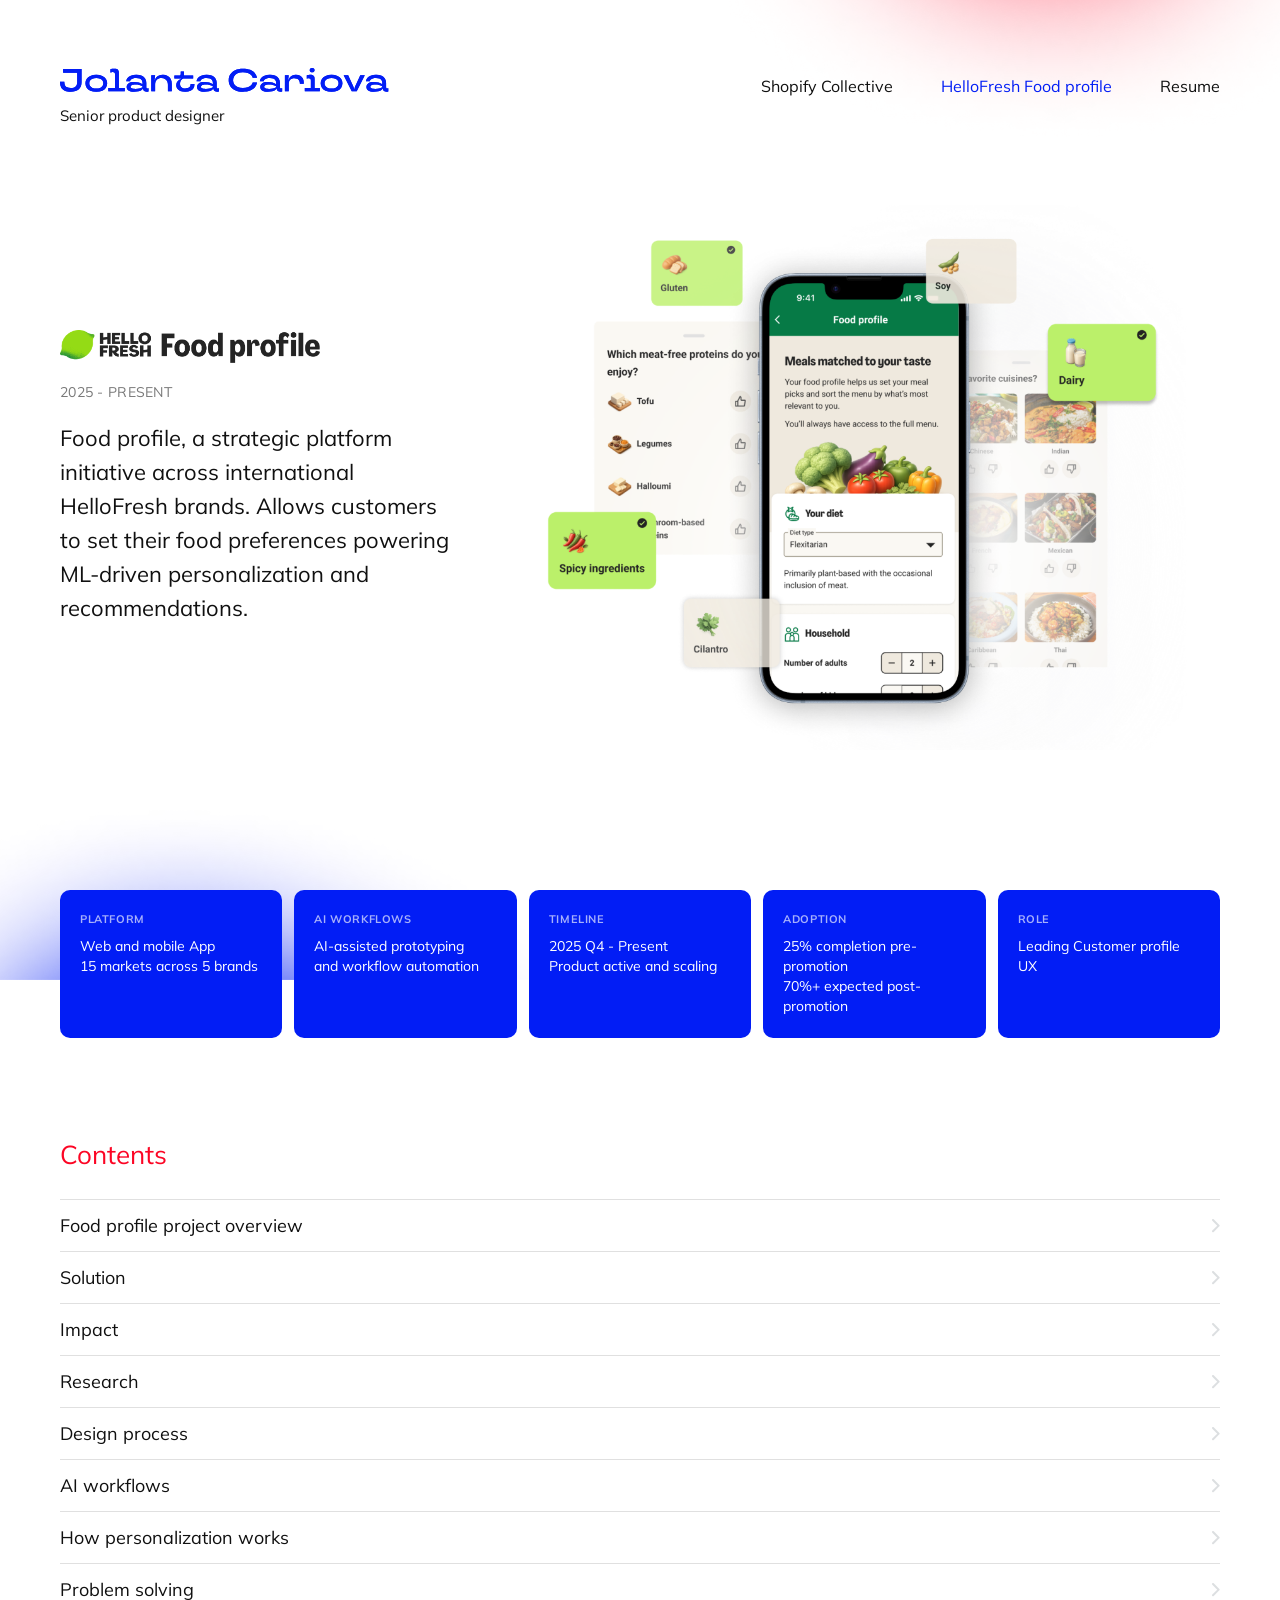
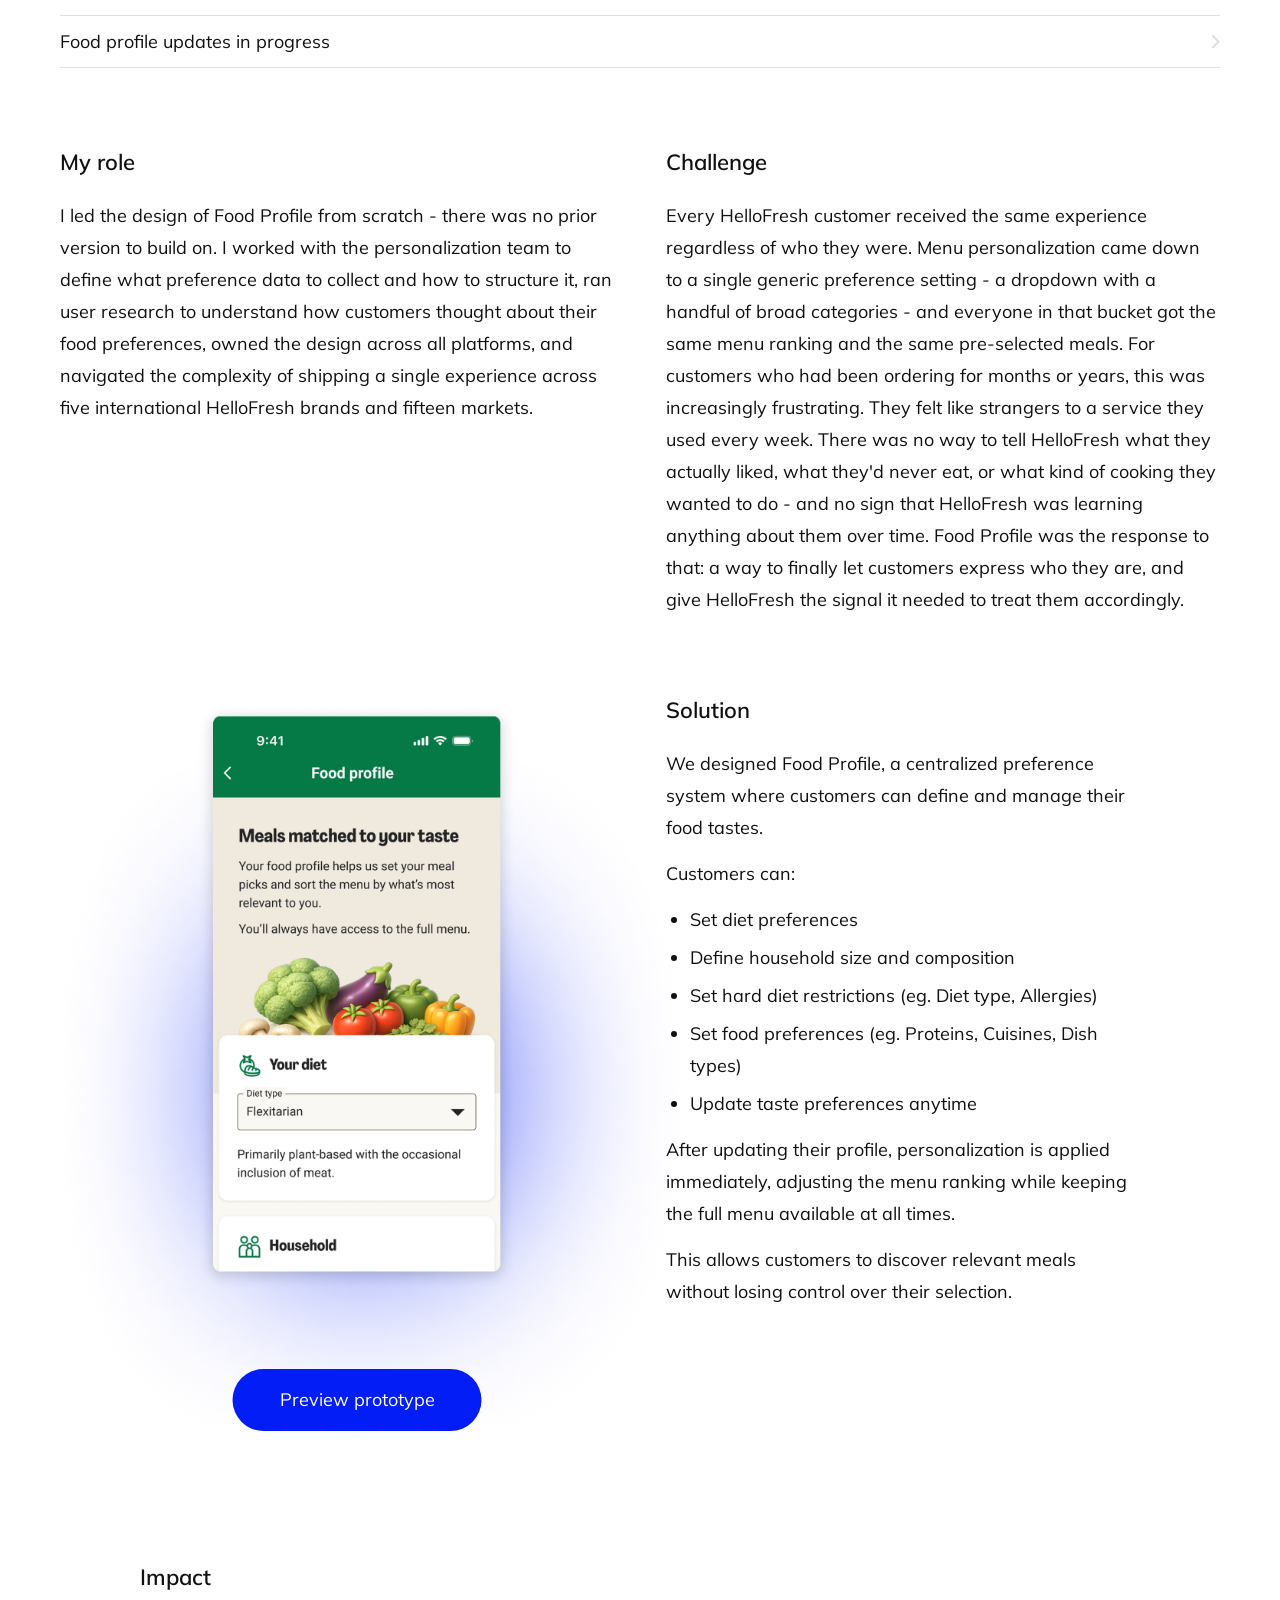
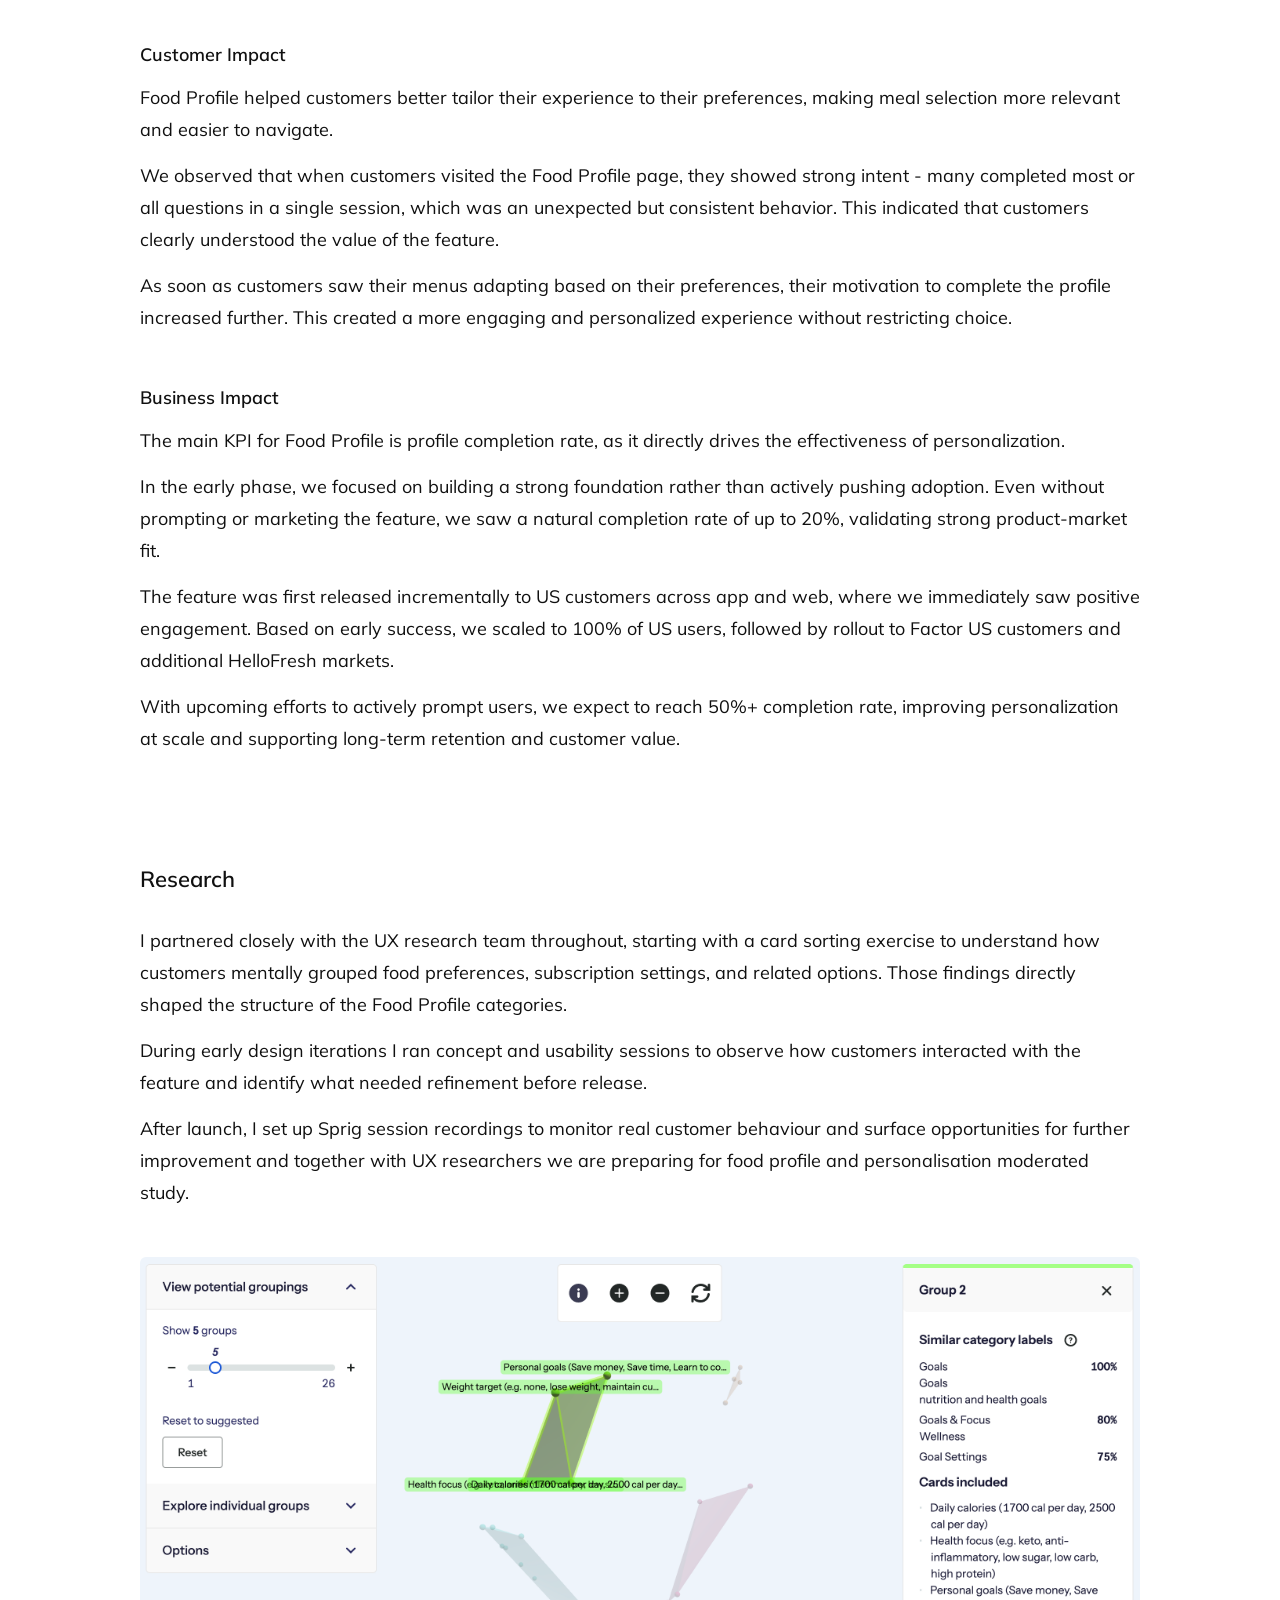
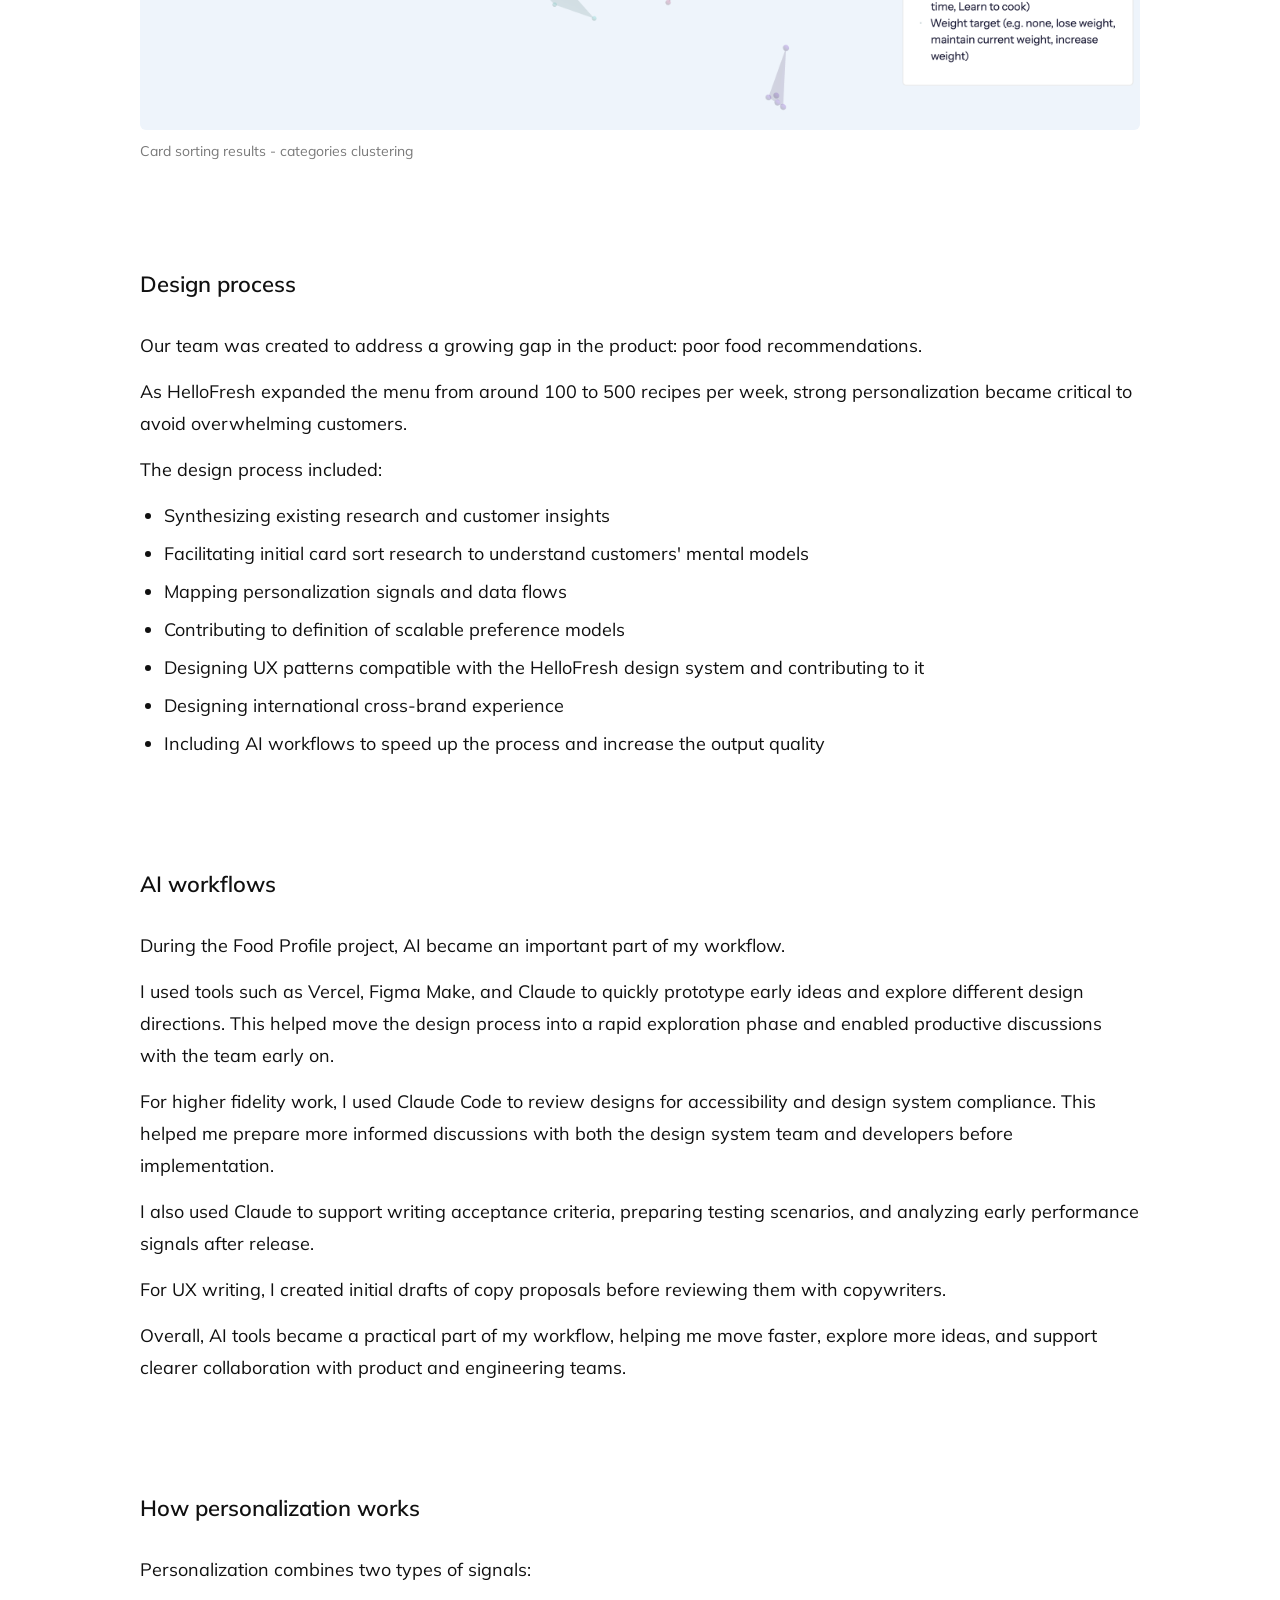
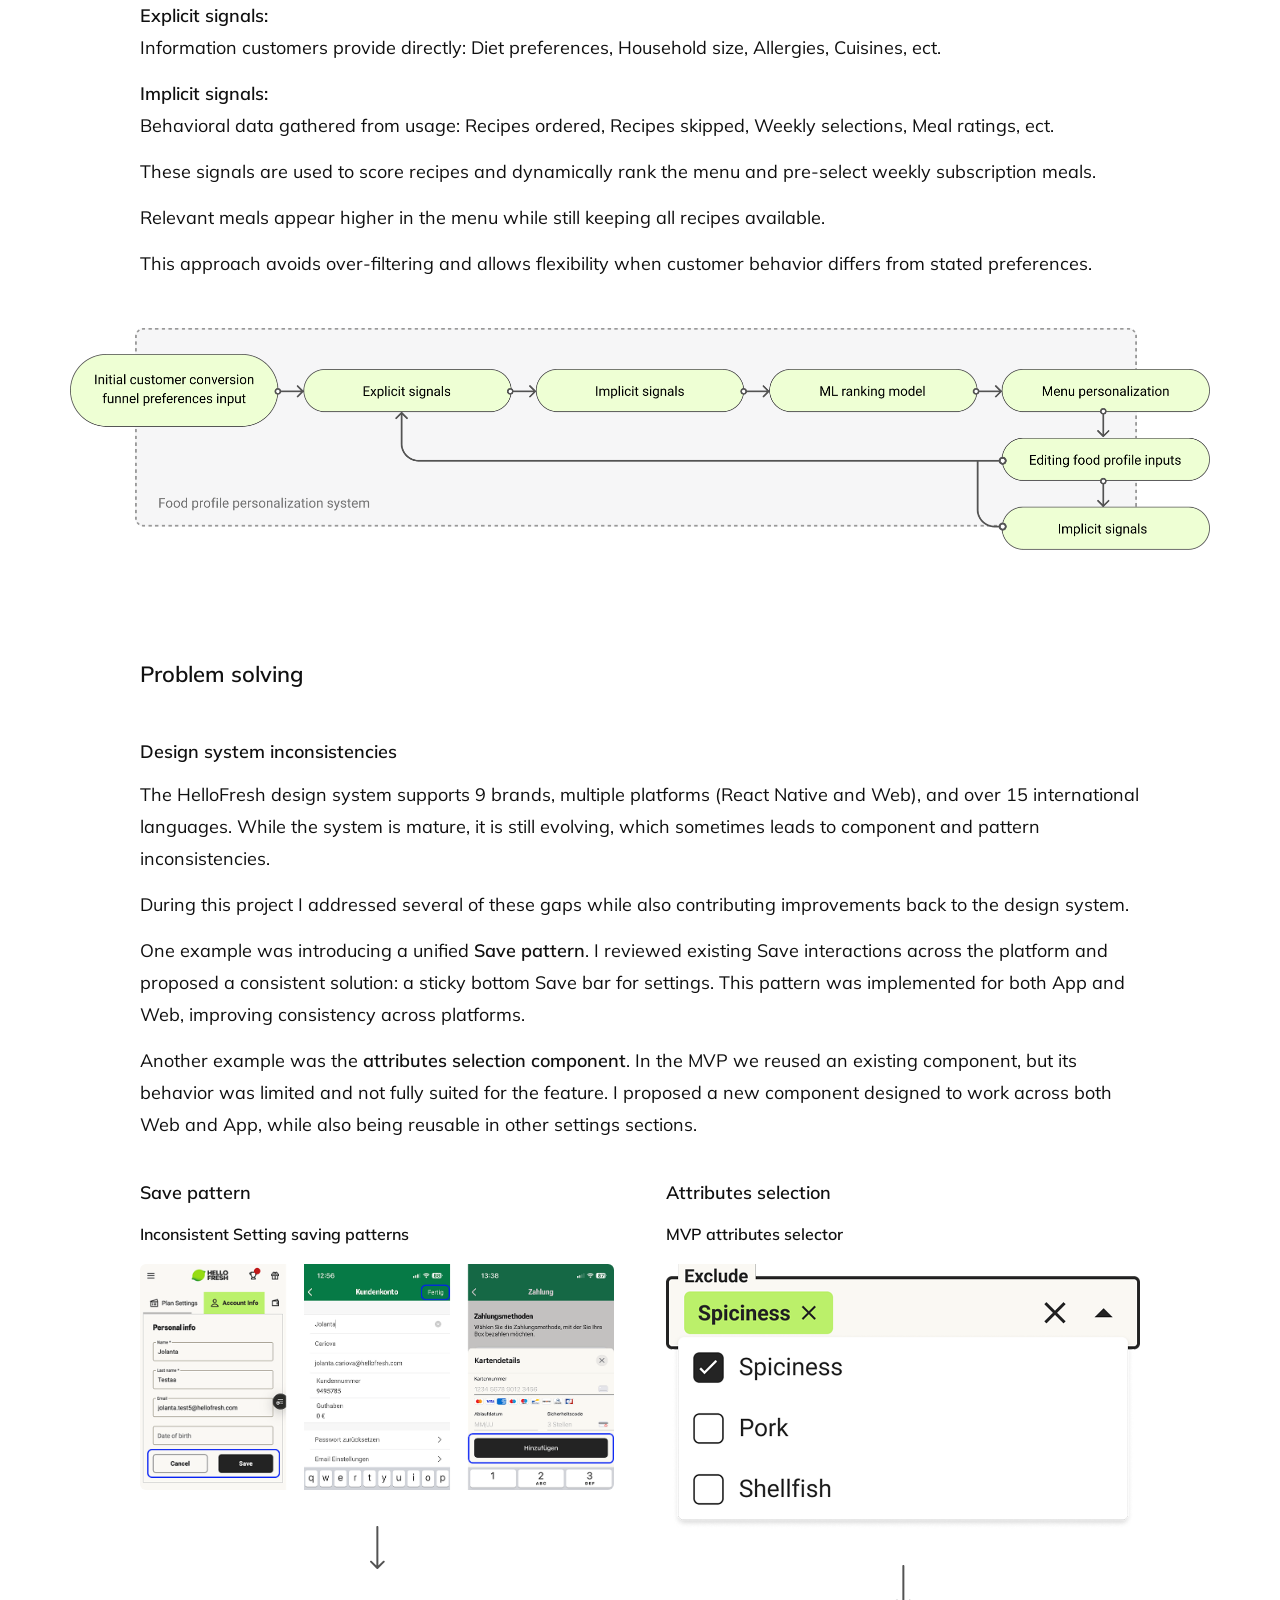
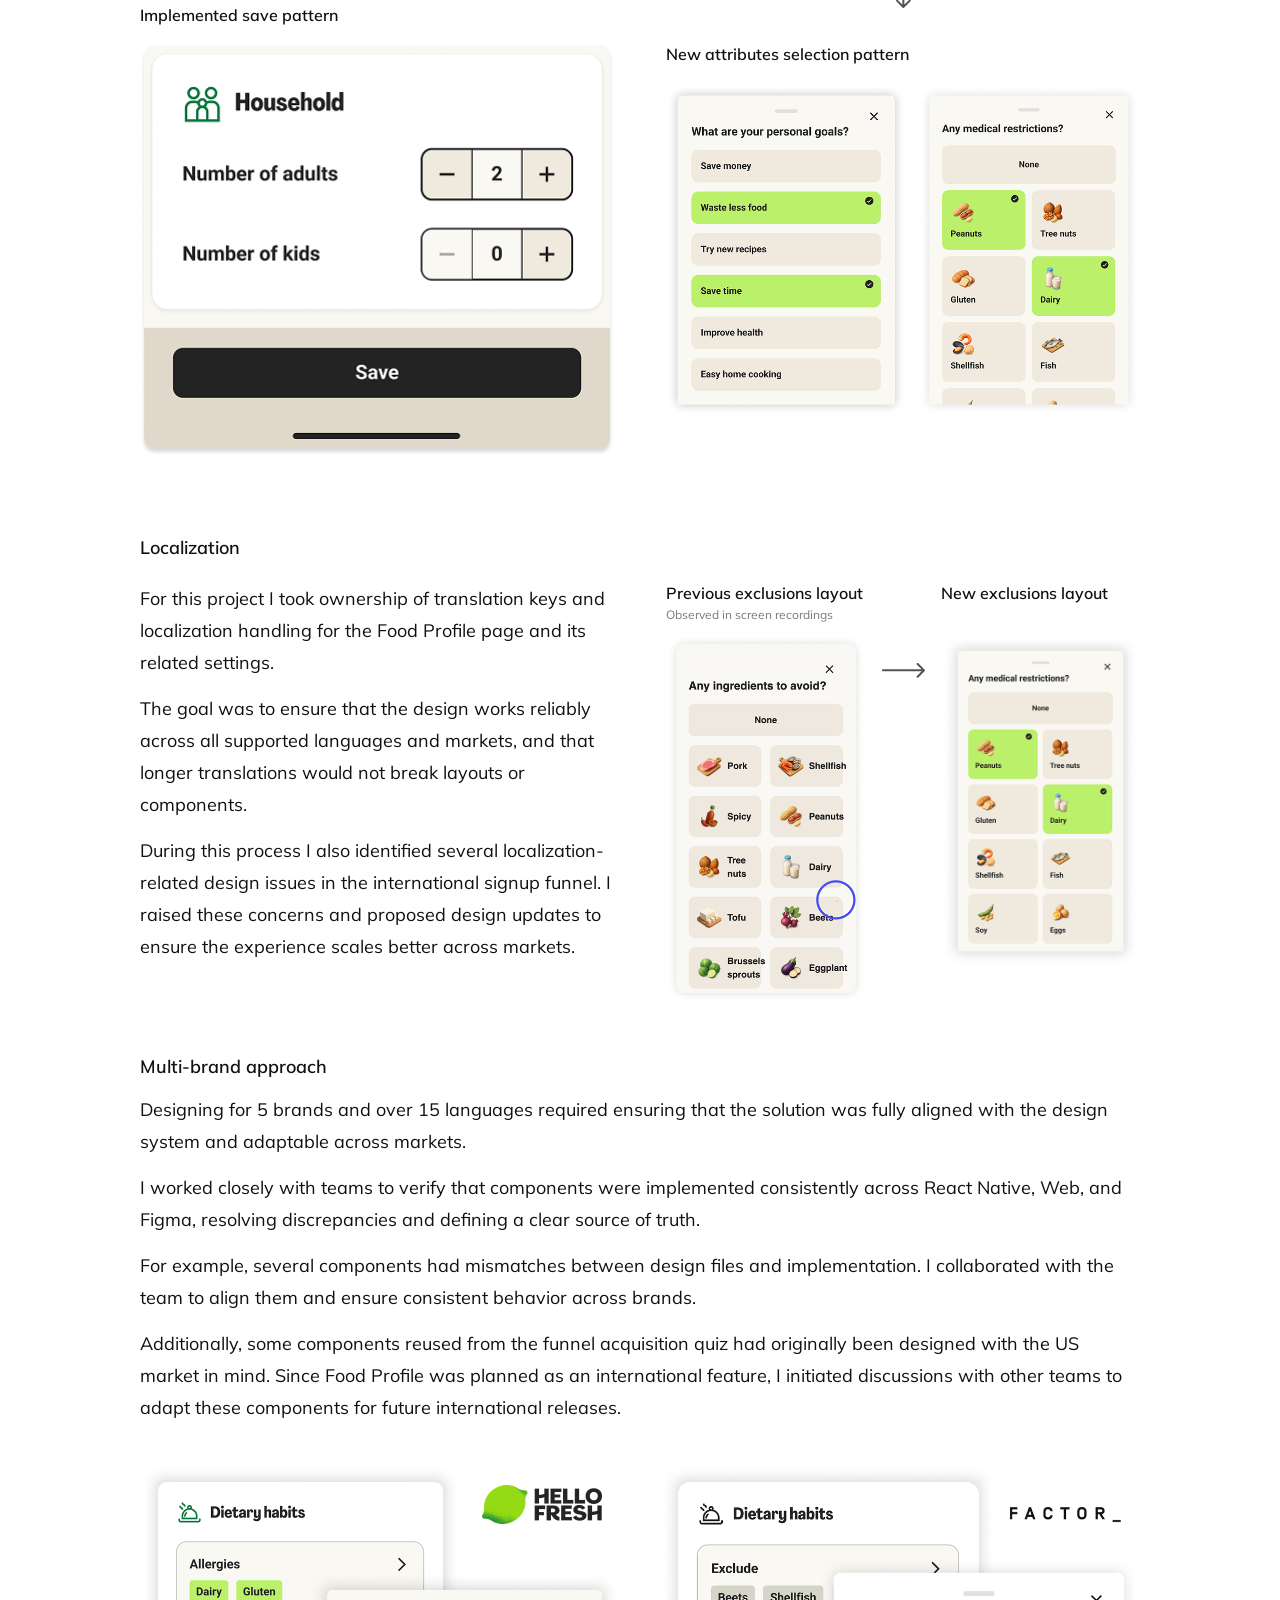
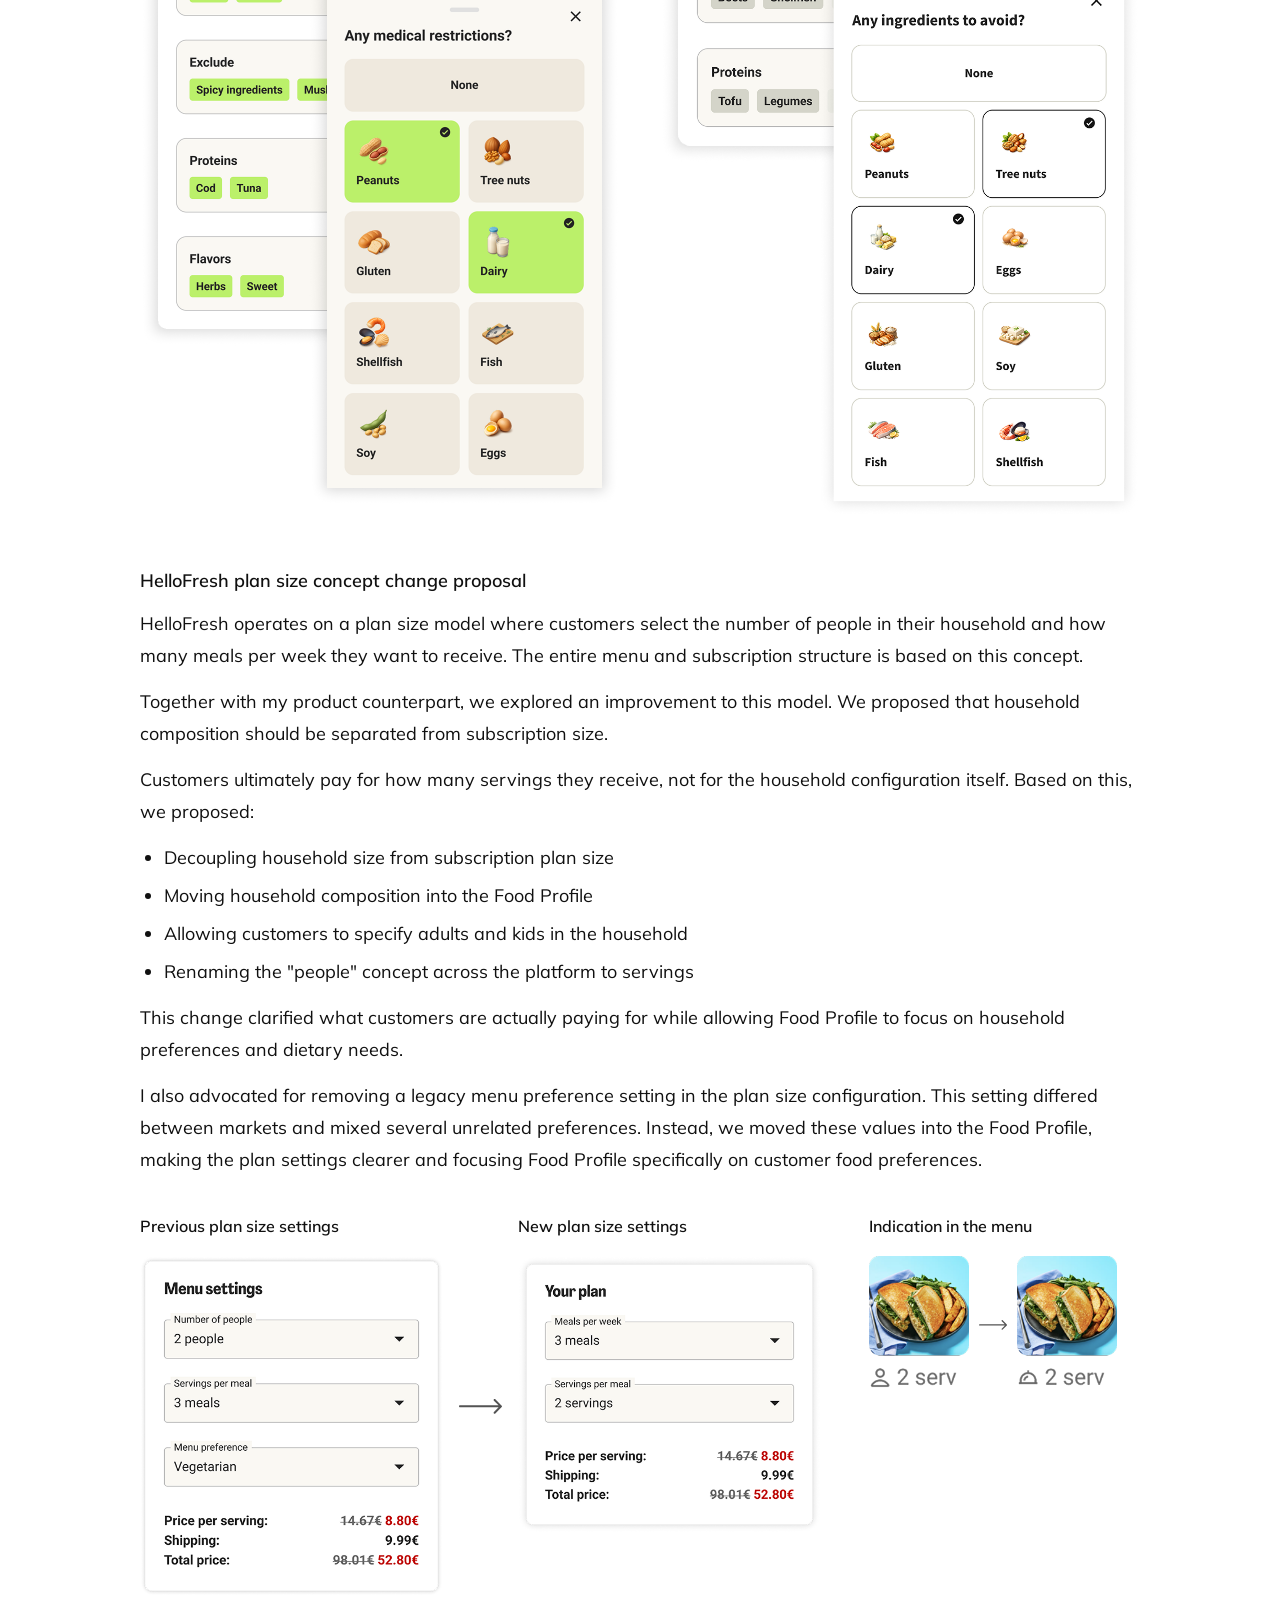
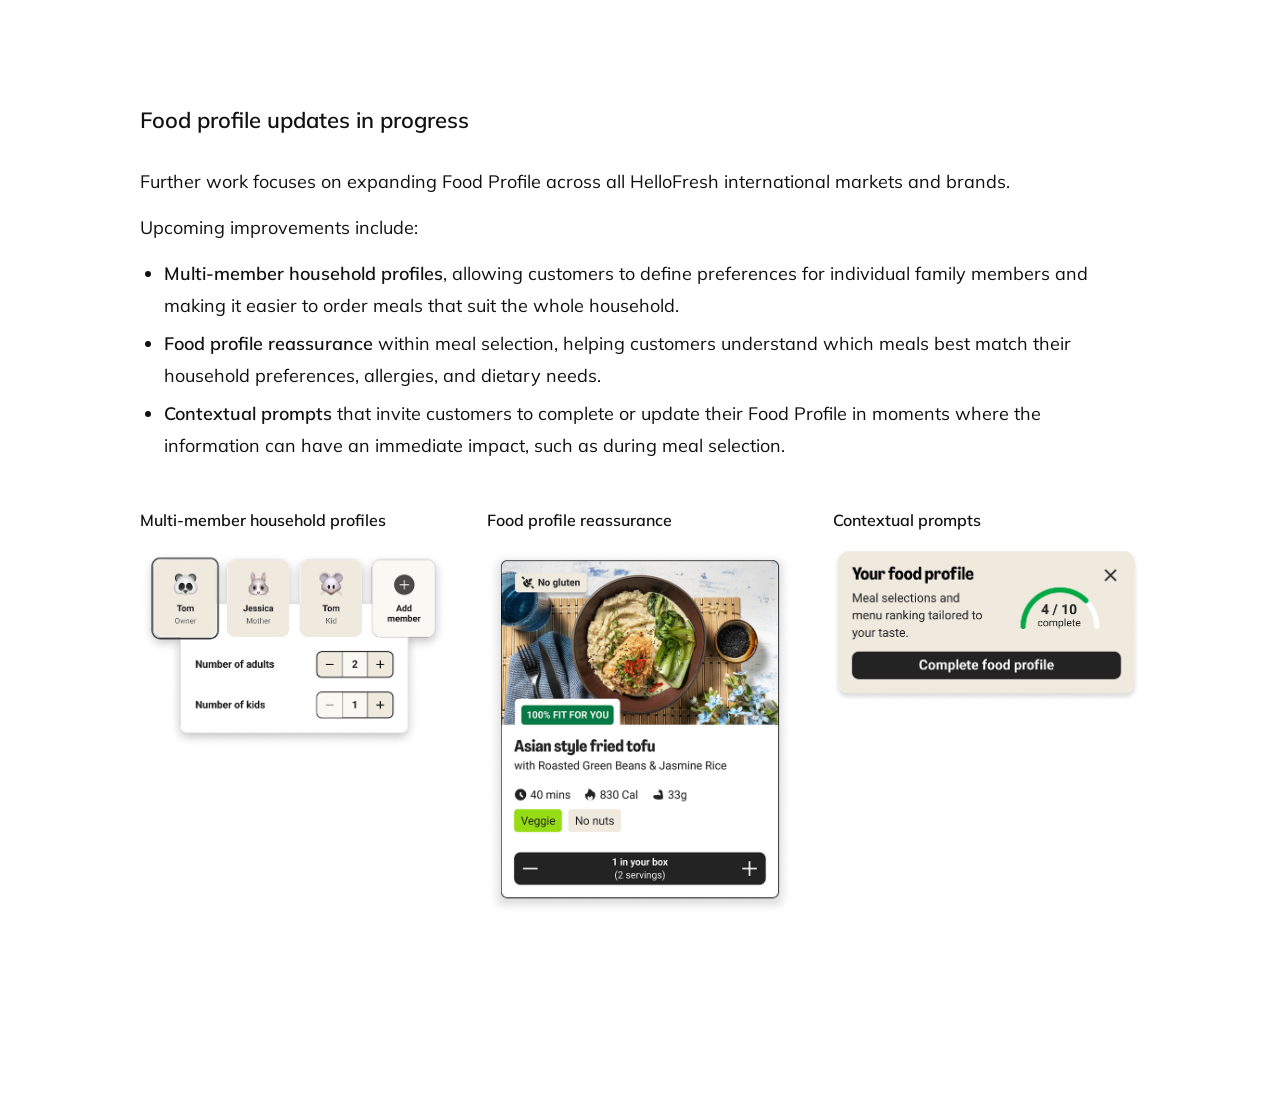
==== commit fa42fa6d: "Edits" ====
--- a/food-profile.html
+++ b/food-profile.html
@@ -159,7 +159,7 @@
     <!-- Image + Solution -->
     <div id="solution" class="two-col reveal" style="margin-bottom: 60px; max-width: 1000px; margin-left: auto; margin-right: auto;">
       <div style="position: relative;">
-        <img src="food-profile-img.png" alt="Food profile app screen" style="width: 100%; height: auto; display: block;" />
+        <img src="food-profile-img.png" alt="Food profile app screen" style="width: calc(100% + 200px); margin-left: -100px; height: auto; display: block;" />
         <a href="https://www.figma.com/proto/LRXRjQVve5ARM3HFa32LFe/Food-profile?node-id=1-14262&t=7pBIm9r05GSUYvar-1&scaling=scale-down&content-scaling=fixed&page-id=0%3A1&starting-point-node-id=1%3A14262" class="case-link" target="_blank" rel="noopener" style="position: absolute; bottom: 52px; left: 50%; transform: translateX(calc(-50% - 20px)); white-space: nowrap;">Preview prototype</a>
       </div>
       <div>
@@ -181,7 +181,7 @@
     </div>
 
     <!-- Impact -->
-    <div id="impact" class="content-section reveal">
+    <div id="impact" class="content-section reveal" style="margin-top: 80px;">
       <p class="section-heading">Impact</p>
 
       <p class="section-subheading">Customer Impact</p>
